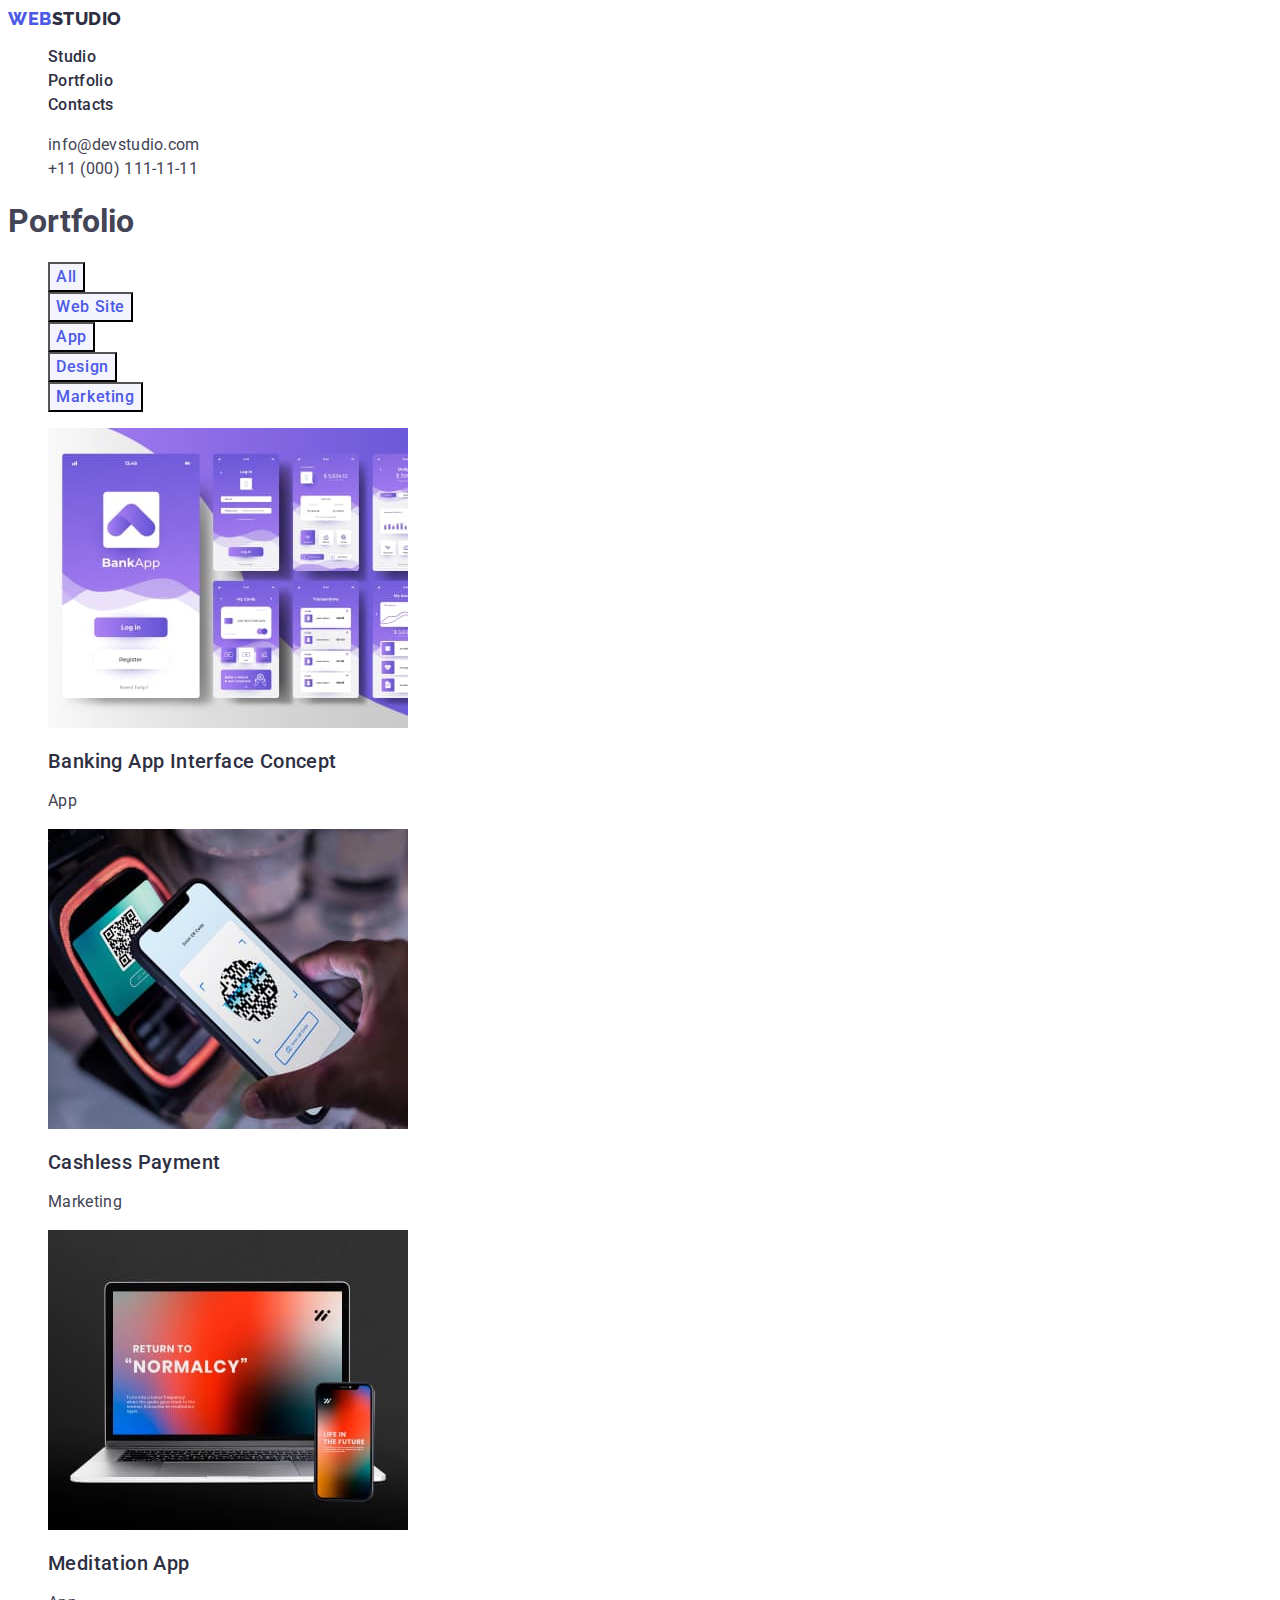
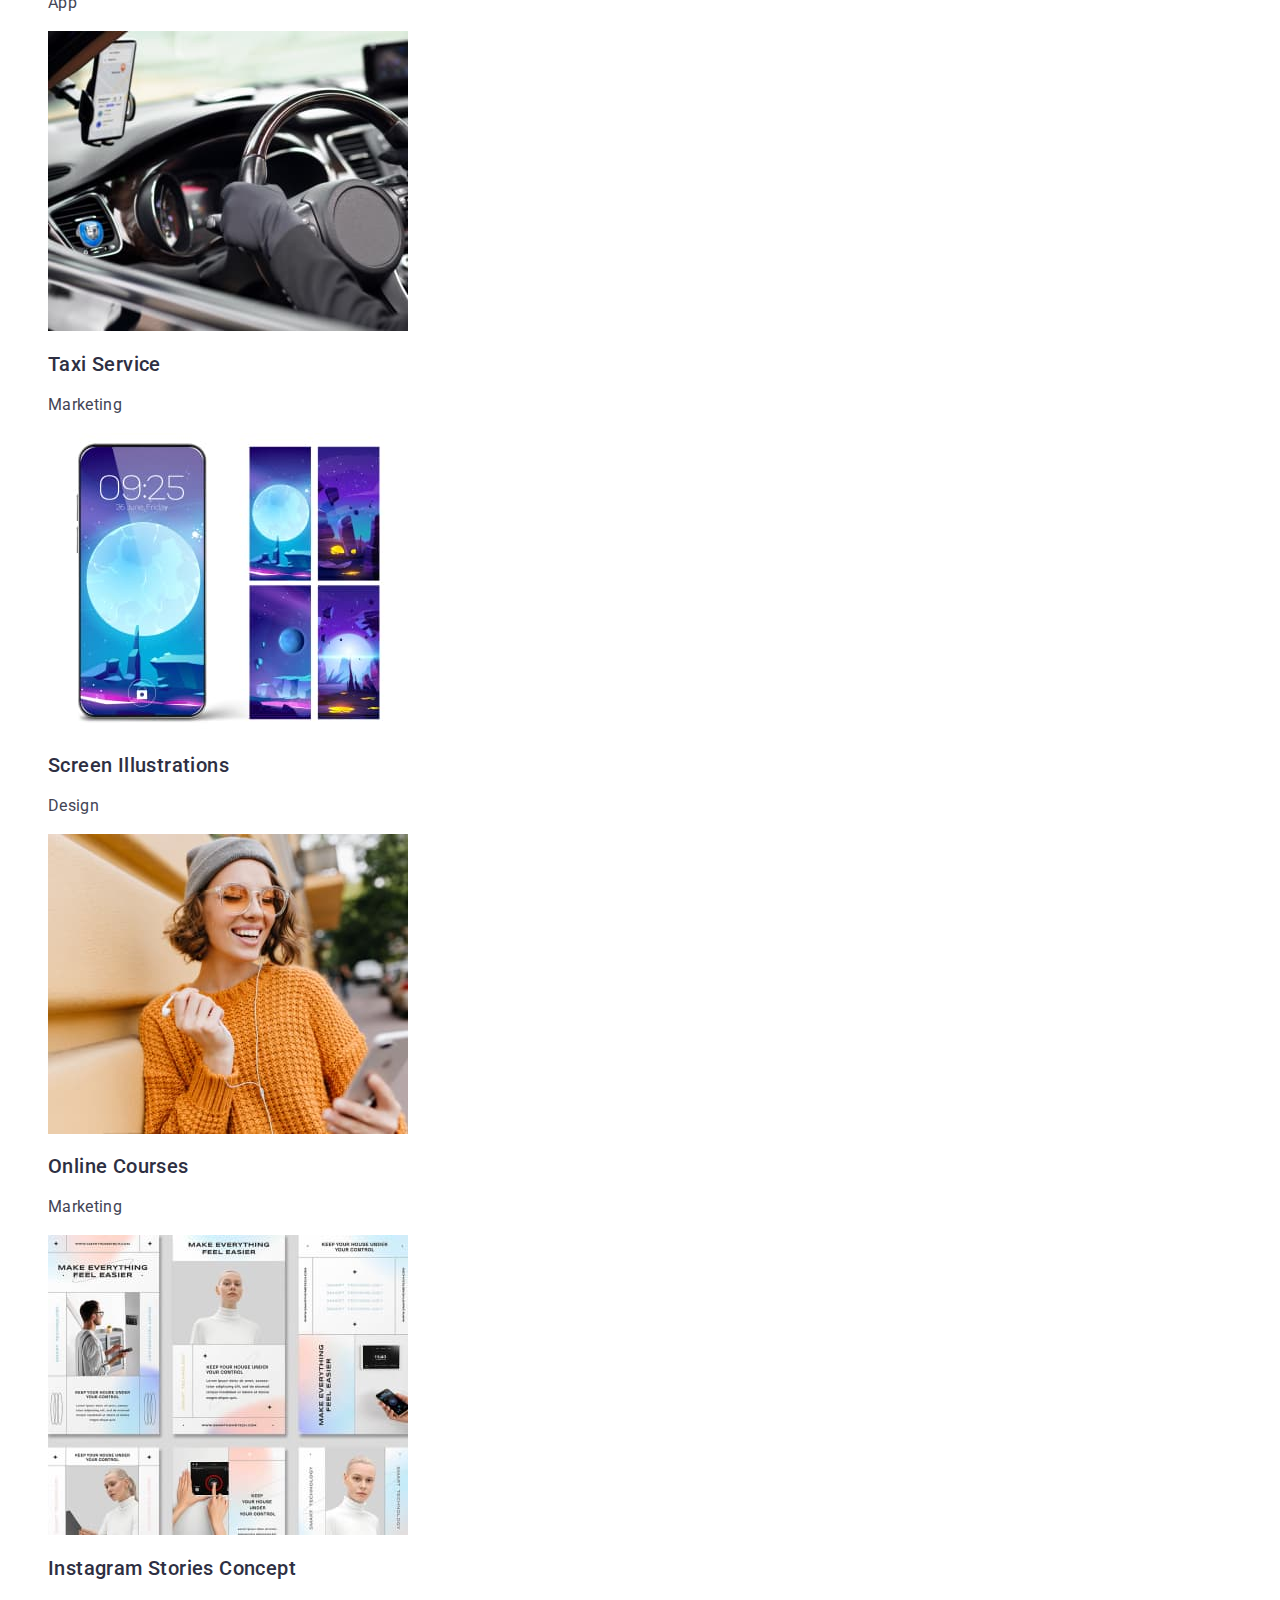
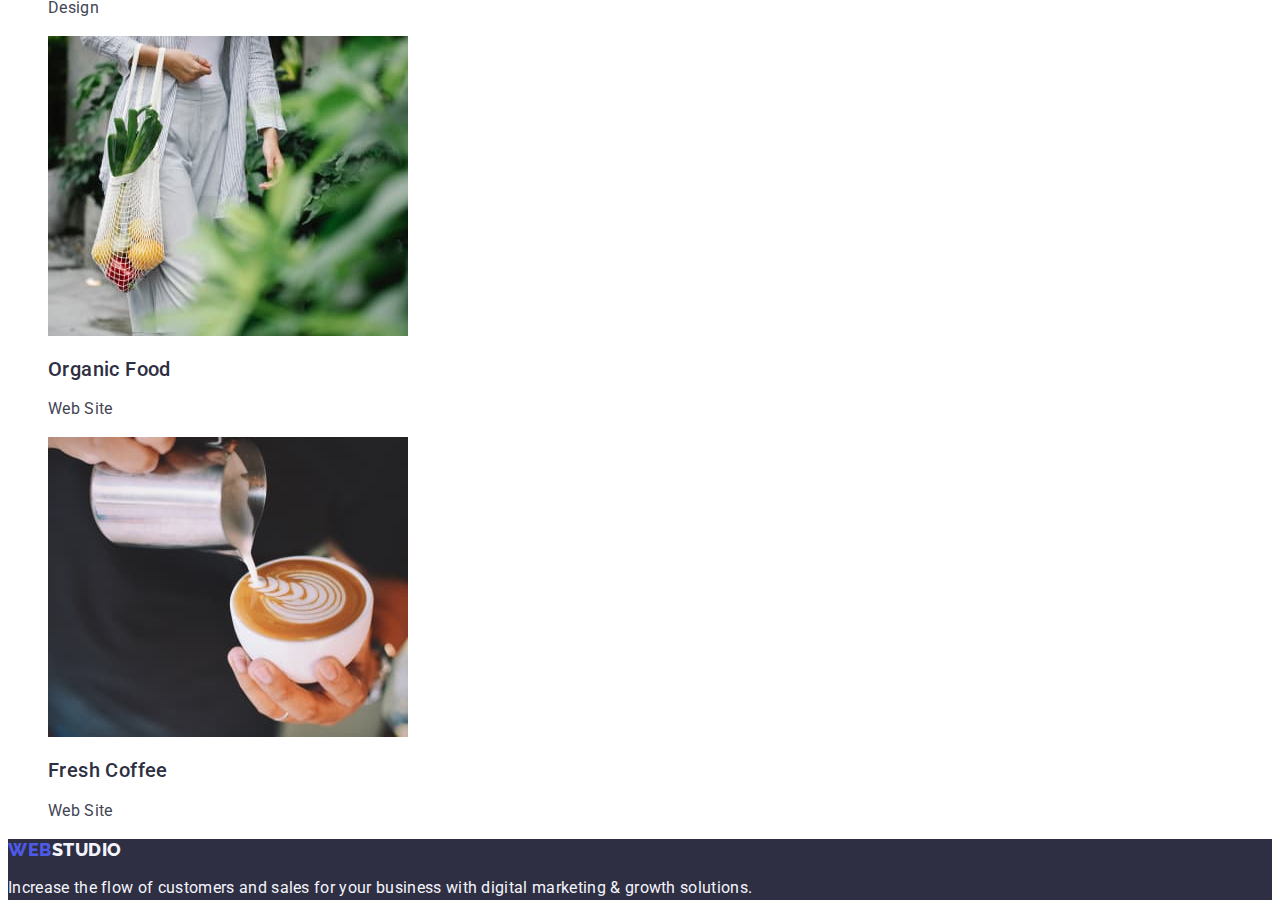
==== portfolio.html @ 6ace31d1 "Initial commit" ====
<!DOCTYPE html>

<html lang="en">
  <head>
    <meta charset="UTF-8" />
    <meta name="viewport" content="width=device-width, initial-scale=1.0" />
    <meta name="description" content="" />
    <title>Document</title>
    <link rel="stylesheet" href="./css/styles.css" />
    <link rel="preconnect" href="https://fonts.googleapis.com" />
    <link rel="preconnect" href="https://fonts.gstatic.com" crossorigin />
    <link
      href="https://fonts.googleapis.com/css2?family=Raleway:wght@800&family=Roboto:wght@400;500;700;900&display=swap"
      rel="stylesheet"
    />
  </head>

  <body>
    <!--HEADER-->
    <!--HEADER-->
    <header class="page-header">
      <nav class="page-navigation">
        <a class="logotype link" href="./index.html"
          >Web<span class="logotype-text-color">Studio</span>
        </a>
        <ul class="menu list">
          <li class="menu-item">
            <a class="menu-link link" href="./index.html">Studio</a>
          </li>
          <li class="menu-item">
            <a class="menu-link link" href="./portfolio.html">Portfolio</a>
          </li>
          <li class="menu-item">
            <a class="menu-link link" href="">Contacts</a>
          </li>
        </ul>
      </nav>
      <address class="address">
        <ul class="menu-address list">
          <li class="menu-address-item">
            <a class="menu-address-link link" href="mailto:info@devstudio.com"
              >info@devstudio.com</a
            >
          </li>
          <li class="menu-address-item">
            <a class="menu-address-link link" href="tel:+110001111111"
              >+11 (000) 111-11-11</a
            >
          </li>
        </ul>
      </address>
    </header>
    <main>
      <!--PORTFOLIO-->
      <section class="portfolio-all-btn">
        <h1 class="section-portfolio-top-title">Portfolio</h1>
        <ul class="list">
          <li class="portfolio-btn-item">
            <button class="portfolio-btn section-title" type="button">
              All
            </button>
          </li>
          <li class="portfolio-btn-item">
            <button class="portfolio-btn section-title" type="button">
              Web Site
            </button>
          </li>
          <li class="portfolio-btn-item">
            <button class="portfolio-btn section-title" type="button">
              App
            </button>
          </li>
          <li class="portfolio-btn-item">
            <button class="portfolio-btn section-title" type="button">
              Design
            </button>
          </li>
          <li class="portfolio-btn-item">
            <button class="portfolio-btn section-title" type="button">
              Marketing
            </button>
          </li>
        </ul>
        <ul class="portfolio-link list">
          <li class="portfolio-item">
            <a class="link" href="">
              <img
                class="portfolio-img"
                src="./images/portfolio/img1.jpg"
                alt="Banking App Interface Concept"
                width="360"
                height="300"
              />
              <h2 class="portfolio-title section-title">
                Banking App Interface Concept
              </h2>
              <p class="portfolio-text section-text">App</p>
            </a>
          </li>
          <li class="portfolio-item">
            <a class="link" href="">
              <img
                class="portfolio-img"
                src="./images/portfolio/img2.jpg"
                alt="Cashless Payment"
                width="360"
                height="300"
              />
              <h2 class="portfolio-title section-title">Cashless Payment</h2>
              <p class="portfolio-text section-text">Marketing</p>
            </a>
          </li>
          <li class="portfolio-item">
            <a class="link" href="">
              <img
                class="portfolio-img"
                src="./images/portfolio/img3.jpg"
                alt="Meditation App"
                width="360"
                height="300"
              />
              <h2 class="portfolio-title section-title">Meditation App</h2>
              <p class="portfolio-text section-text">App</p>
            </a>
          </li>
          <li class="portfolio-item">
            <a class="link" href="">
              <img
                class="portfolio-img"
                src="./images/portfolio/img4.jpg"
                alt="Taxi Service"
                width="360"
                height="300"
              />
              <h2 class="portfolio-title section-title">Taxi Service</h2>
              <p class="portfolio-text section-text">Marketing</p>
            </a>
          </li>
          <li class="portfolio-item">
            <a class="link" href="">
              <img
                class="portfolio-img"
                src="./images/portfolio/img5.jpg"
                alt="Screen Illustrations"
                width="360"
                height="300"
              />
              <h2 class="portfolio-title section-title">
                Screen Illustrations
              </h2>
              <p class="portfolio-text section-text">Design</p>
            </a>
          </li>
          <li class="portfolio-item">
            <a class="link" href="">
              <img
                class="portfolio-img"
                src="./images/portfolio/img6.jpg"
                alt="Online Courses"
                width="360"
                height="300"
              />
              <h2 class="portfolio-title section-title">Online Courses</h2>
              <p class="portfolio-text section-text">Marketing</p>
            </a>
          </li>
          <li class="portfolio-item">
            <a class="link" href="">
              <img
                class="portfolio-img"
                src="./images/portfolio/img7.jpg"
                alt="Instagram Stories Concept"
                width="360"
                height="300"
              />
              <h2 class="portfolio-title section-title">
                Instagram Stories Concept
              </h2>
              <p class="portfolio-text section-text">Design</p>
            </a>
          </li>
          <li class="portfolio-item">
            <a class="link" href="">
              <img
                class="portfolio-img"
                src="./images/portfolio/img8.jpg"
                alt="Organic Food"
                width="360"
                height="300"
              />
              <h2 class="portfolio-title section-title">Organic Food</h2>
              <p class="portfolio-text section-text">Web Site</p>
            </a>
          </li>
          <li class="portfolio-item">
            <a class="link" href="">
              <img
                class="portfolio-img"
                src="./images/portfolio/img9.jpg"
                alt="Fresh Coffee"
                width="360"
                height="300"
              />
              <h2 class="portfolio-title section-title">Fresh Coffee</h2>
              <p class="portfolio-text section-text">Web Site</p>
            </a>
          </li>
        </ul>
      </section>
    </main>
    <!--FOOTER-->
    <footer class="page-footer">
      <a class="logo-footer link" href="./index.html"
        >WEB<span class="logotype-text-footer">Studio</span>
      </a>
      <p class="page-footer-text section-text">
        Increase the flow of customers and sales for your business with digital
        marketing & growth solutions.
      </p>
    </footer>
  </body>
</html>
---- css/styles.css ----
/* ===== VARIABLES ===== */

:root {
  --dark-color: #2e2f42;
  --primary-brand-color: #4d5ae5;
  --pressed-state-color: #404bbf;
  --success: #31d0aa;
  --text-color: #434455;
  --subtle-text-color: #8e8f99;
  --accent-color: #e7e9fc;
  --light-color: #f4f4fd;
  --modal-overlay-color: #abacb3;
  --hero-background-color: #6d6d7b;
  --white-background-color: #ffffff;
  --modal-background-color: #fcfcfc;
  --title-one: ;
  --primary-font: 'Roboto', sans-serif;
  --logotype-font: 'Raleway', sans-serif;
}

/* ===== /VARIABLES ===== */

/* ===== COMMON STYLES ===== */
body {
  font-family: var(--primary-font);
  color: var(--text-color);
  background-color: var(--white-background-color);
}

button {
  cursor: pointer;
}

.list {
  list-style-type: none;
}

.link {
  text-decoration: none;
}

.top-title {
  font-size: 36px;
  font-weight: 700;
  line-height: 1.11;
  letter-spacing: 0.02em;
  color: var(--dark-color);
  text-align: center;
  text-transform: capitalize;
}

.section-title {
  font-size: 20px;
  font-weight: 500;
  line-height: 1.2;
  letter-spacing: 0.02em;
  color: var(--dark-color);
}

.section-text {
  font-size: 16px;
  font-weight: 400;
  line-height: 1.5;
  letter-spacing: 0.02em;
  color: var(--text-color);
}

/* ===== /COMMON STYLES ===== */

/* ===== HEADER ===== */

.logotype {
  font-family: var(--logotype-font);
  font-size: 18px;
  font-weight: 800;
  line-height: 1.17;
  letter-spacing: 0.03em;
  text-transform: uppercase;
  color: var(--primary-brand-color);
}
.logotype-text-color {
  color: var(--dark-color);
}

.menu-link {
  font-family: Roboto;
  font-size: 16px;
  font-weight: 500;
  line-height: 1.5;
  letter-spacing: 0.02em;
  color: var(--dark-color);
}

.menu-link:hover,
.menu-link:focus {
  color: var(--pressed-state-color);
}

.link:hover,
.link:focus {
  color: var(--pressed-state-color);
}

.address {
  font-style: normal;
}
.menu-address-link {
  font-family: Roboto;
  font-size: 16px;
  font-weight: 400;
  line-height: 1.5;
  letter-spacing: 0.02em;
  color: var(--text-color);
}

/* ===== /HEADER ===== */

/* ===== HERO ===== */

.section-one {
  background-color: var(--dark-color);
  color: var(--white-background-color);
}
.section-one-title {
  font-size: 56px;
  font-weight: 700;
  line-height: 1.07;
  letter-spacing: 0.02em;
  text-align: center;
}

.order-services-btn {
  font-family: var(--primary-font);
  font-size: 16px;
  font-weight: 500;
  line-height: 1.5;
  letter-spacing: 0.04em;
  color: var(--white-background-color);
  background-color: var(--primary-brand-color);
}

.order-services-btn:hover,
.order-services-btn:focus {
  background-color: var(--pressed-state-color);
}

/* ===== /HERO ===== */

/* ===== FEATURES ===== */

/* ===== /FEATURES ===== */

/* ===== TEAM ===== */

.team {
  background-color: var(--light-color);
}

.team-item {
  background-color: var(--white-background-color);
}

/* ===== /TEAM ===== */

/* ===== FOOTER ===== */

.page-footer {
  background-color: var(--dark-color);
}
.logo-footer {
  font-family: var(--logotype-font);
  font-size: 18px;
  font-weight: 800;
  line-height: 1.17;
  letter-spacing: 0.03em;
  text-transform: uppercase;
  color: var(--primary-brand-color);
}
.logotype-text-footer {
  color: var(--light-color);
}

.page-footer-text {
  color: var(--light-color);
}

/* ===== /FOOTER ===== */

/* ===== PORTFOLIO ===== */

.portfolio-btn {
  background-color: var(--light-color);
  color: var(--primary-brand-color);
  font-family: Roboto;
  font-size: 16px;
  font-weight: 500;
  line-height: 1.5;
  letter-spacing: 0.04em;
  text-align: center;
  font-family: var(--primary-font);
}

.portfolio-btn:hover,
.portfolio-btn:focus {
  background-color: var(--pressed-state-color);
  color: var(--white-background-color);
}

/* ===== /PORTFOLIO ===== */
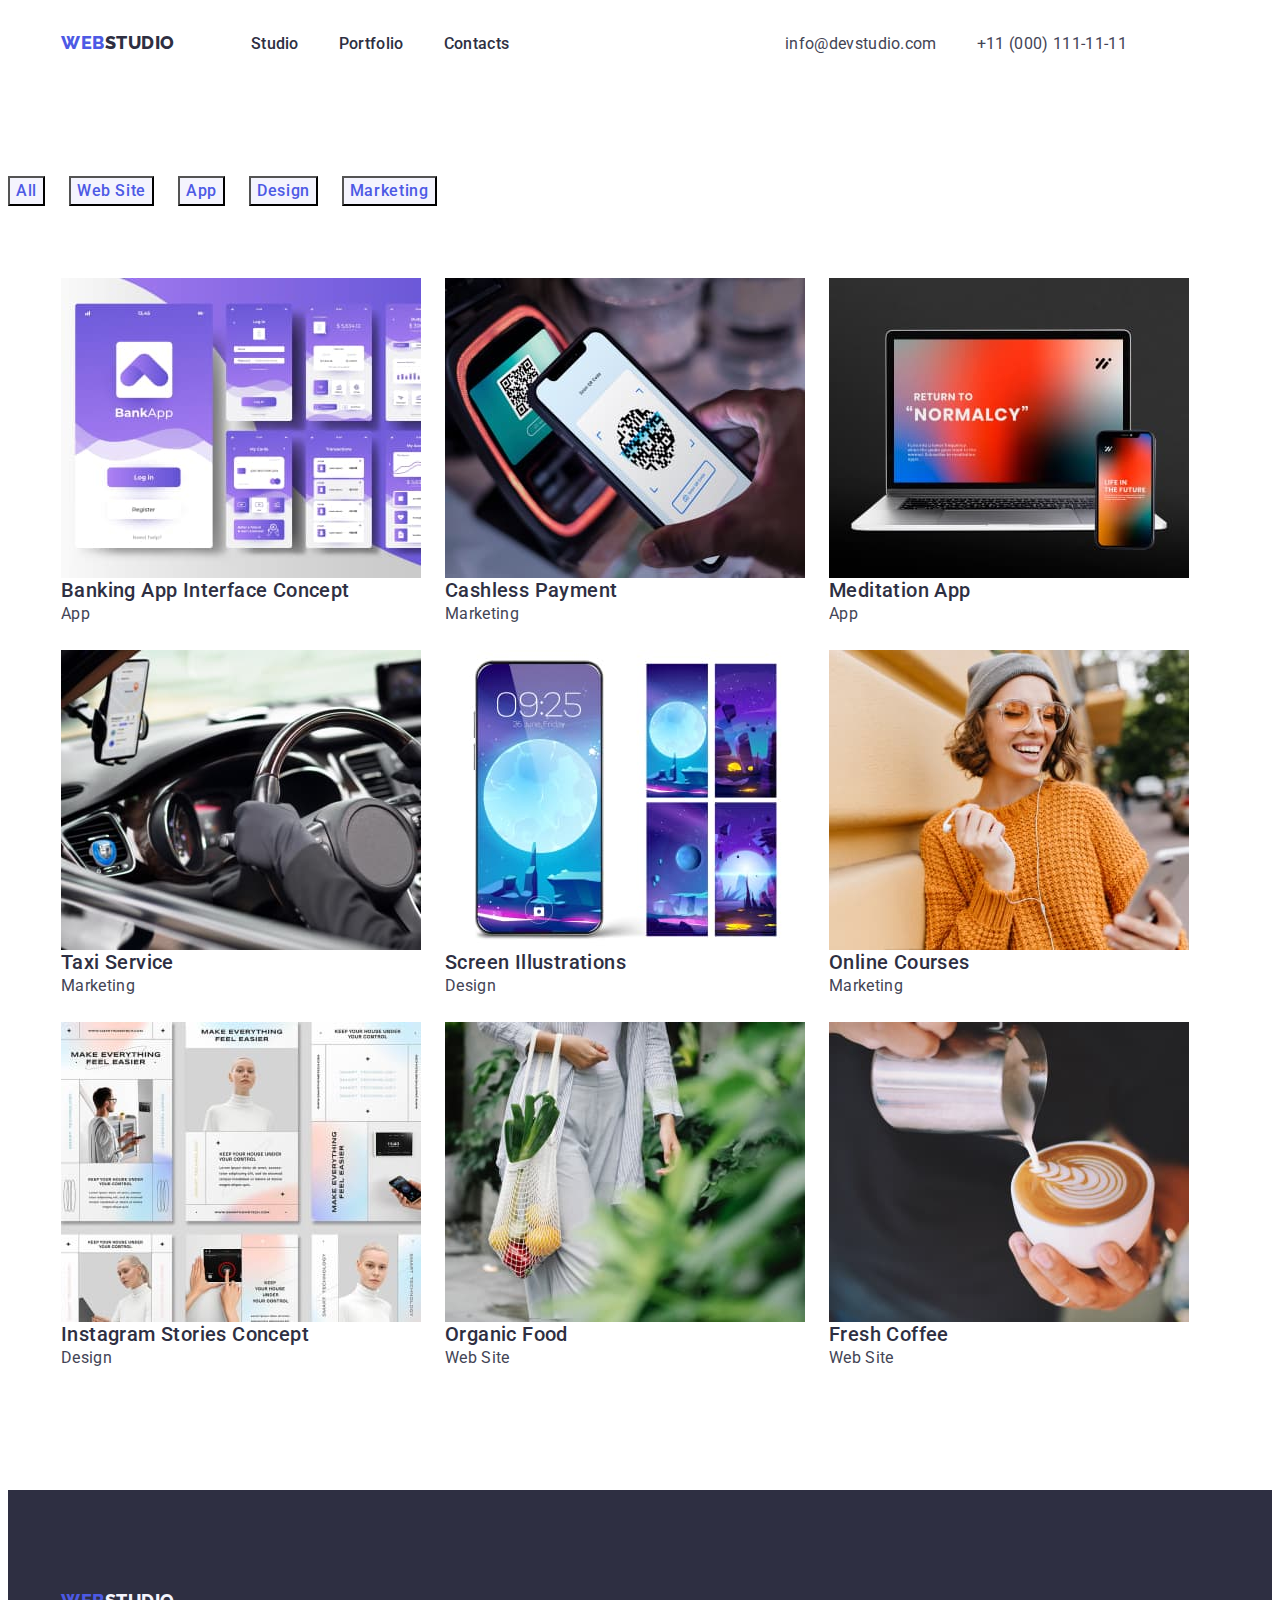
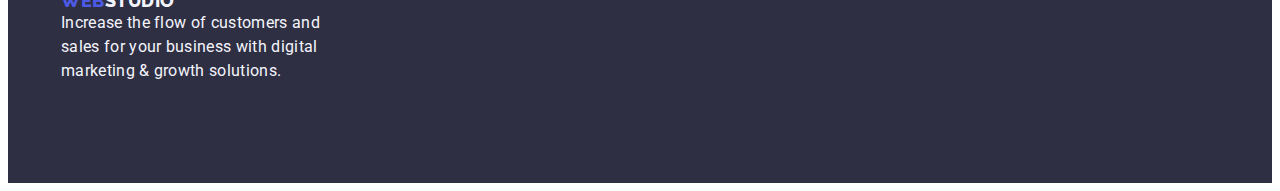
==== commit d811bc05: "update 3" ====
--- a/portfolio.html
+++ b/portfolio.html
@@ -10,6 +10,13 @@
     <link rel="preconnect" href="https://fonts.googleapis.com" />
     <link rel="preconnect" href="https://fonts.gstatic.com" crossorigin />
     <link
+      rel="stylesheet"
+      href="https://cdnjs.cloudflare.com/ajax/libs/modern-normalize/2.0.0/modern-normalize.min.css"
+      integrity="sha512-4xo8blKMVCiXpTaLzQSLSw3KFOVPWhm/TRtuPVc4WG6kUgjH6J03IBuG7JZPkcWMxJ5huwaBpOpnwYElP/m6wg=="
+      crossorigin="anonymous"
+      referrerpolicy="no-referrer"
+    />
+    <link
       href="https://fonts.googleapis.com/css2?family=Raleway:wght@800&family=Roboto:wght@400;500;700;900&display=swap"
       rel="stylesheet"
     />
@@ -17,206 +24,213 @@
 
   <body>
     <!--HEADER-->
-    <!--HEADER-->
     <header class="page-header">
-      <nav class="page-navigation">
-        <a class="logotype link" href="./index.html"
-          >Web<span class="logotype-text-color">Studio</span>
-        </a>
-        <ul class="menu list">
-          <li class="menu-item">
-            <a class="menu-link link" href="./index.html">Studio</a>
-          </li>
-          <li class="menu-item">
-            <a class="menu-link link" href="./portfolio.html">Portfolio</a>
-          </li>
-          <li class="menu-item">
-            <a class="menu-link link" href="">Contacts</a>
-          </li>
-        </ul>
-      </nav>
-      <address class="address">
-        <ul class="menu-address list">
-          <li class="menu-address-item">
-            <a class="menu-address-link link" href="mailto:info@devstudio.com"
-              >info@devstudio.com</a
-            >
-          </li>
-          <li class="menu-address-item">
-            <a class="menu-address-link link" href="tel:+110001111111"
-              >+11 (000) 111-11-11</a
-            >
-          </li>
-        </ul>
-      </address>
+      <div class="container page-header-container">
+        <nav class="page-navigation">
+          <a class="logotype link" href="./index.html"
+            >Web<span class="logotype-text-color">Studio</span>
+          </a>
+          <ul class="menu list">
+            <li class="menu-item">
+              <a class="menu-link link" href="./index.html">Studio</a>
+            </li>
+            <li class="menu-item">
+              <a class="menu-link link" href="./portfolio.html">Portfolio</a>
+            </li>
+            <li class="menu-item">
+              <a class="menu-link link" href="">Contacts</a>
+            </li>
+          </ul>
+        </nav>
+        <address class="address">
+          <ul class="menu-address list">
+            <li class="menu-address-item">
+              <a class="menu-address-link link" href="mailto:info@devstudio.com"
+                >info@devstudio.com</a
+              >
+            </li>
+            <li class="menu-address-item">
+              <a class="menu-address-link link" href="tel:+110001111111"
+                >+11 (000) 111-11-11</a
+              >
+            </li>
+          </ul>
+        </address>
+      </div>
     </header>
     <main>
       <!--PORTFOLIO-->
       <section class="portfolio-all-btn">
-        <h1 class="section-portfolio-top-title">Portfolio</h1>
-        <ul class="list">
-          <li class="portfolio-btn-item">
-            <button class="portfolio-btn section-title" type="button">
-              All
-            </button>
-          </li>
-          <li class="portfolio-btn-item">
-            <button class="portfolio-btn section-title" type="button">
-              Web Site
-            </button>
-          </li>
-          <li class="portfolio-btn-item">
-            <button class="portfolio-btn section-title" type="button">
-              App
-            </button>
-          </li>
-          <li class="portfolio-btn-item">
-            <button class="portfolio-btn section-title" type="button">
-              Design
-            </button>
-          </li>
-          <li class="portfolio-btn-item">
-            <button class="portfolio-btn section-title" type="button">
-              Marketing
-            </button>
-          </li>
-        </ul>
-        <ul class="portfolio-link list">
-          <li class="portfolio-item">
-            <a class="link" href="">
-              <img
-                class="portfolio-img"
-                src="./images/portfolio/img1.jpg"
-                alt="Banking App Interface Concept"
-                width="360"
-                height="300"
-              />
-              <h2 class="portfolio-title section-title">
-                Banking App Interface Concept
-              </h2>
-              <p class="portfolio-text section-text">App</p>
-            </a>
-          </li>
-          <li class="portfolio-item">
-            <a class="link" href="">
-              <img
-                class="portfolio-img"
-                src="./images/portfolio/img2.jpg"
-                alt="Cashless Payment"
-                width="360"
-                height="300"
-              />
-              <h2 class="portfolio-title section-title">Cashless Payment</h2>
-              <p class="portfolio-text section-text">Marketing</p>
-            </a>
-          </li>
-          <li class="portfolio-item">
-            <a class="link" href="">
-              <img
-                class="portfolio-img"
-                src="./images/portfolio/img3.jpg"
-                alt="Meditation App"
-                width="360"
-                height="300"
-              />
-              <h2 class="portfolio-title section-title">Meditation App</h2>
-              <p class="portfolio-text section-text">App</p>
-            </a>
-          </li>
-          <li class="portfolio-item">
-            <a class="link" href="">
-              <img
-                class="portfolio-img"
-                src="./images/portfolio/img4.jpg"
-                alt="Taxi Service"
-                width="360"
-                height="300"
-              />
-              <h2 class="portfolio-title section-title">Taxi Service</h2>
-              <p class="portfolio-text section-text">Marketing</p>
-            </a>
-          </li>
-          <li class="portfolio-item">
-            <a class="link" href="">
-              <img
-                class="portfolio-img"
-                src="./images/portfolio/img5.jpg"
-                alt="Screen Illustrations"
-                width="360"
-                height="300"
-              />
-              <h2 class="portfolio-title section-title">
-                Screen Illustrations
-              </h2>
-              <p class="portfolio-text section-text">Design</p>
-            </a>
-          </li>
-          <li class="portfolio-item">
-            <a class="link" href="">
-              <img
-                class="portfolio-img"
-                src="./images/portfolio/img6.jpg"
-                alt="Online Courses"
-                width="360"
-                height="300"
-              />
-              <h2 class="portfolio-title section-title">Online Courses</h2>
-              <p class="portfolio-text section-text">Marketing</p>
-            </a>
-          </li>
-          <li class="portfolio-item">
-            <a class="link" href="">
-              <img
-                class="portfolio-img"
-                src="./images/portfolio/img7.jpg"
-                alt="Instagram Stories Concept"
-                width="360"
-                height="300"
-              />
-              <h2 class="portfolio-title section-title">
-                Instagram Stories Concept
-              </h2>
-              <p class="portfolio-text section-text">Design</p>
-            </a>
-          </li>
-          <li class="portfolio-item">
-            <a class="link" href="">
-              <img
-                class="portfolio-img"
-                src="./images/portfolio/img8.jpg"
-                alt="Organic Food"
-                width="360"
-                height="300"
-              />
-              <h2 class="portfolio-title section-title">Organic Food</h2>
-              <p class="portfolio-text section-text">Web Site</p>
-            </a>
-          </li>
-          <li class="portfolio-item">
-            <a class="link" href="">
-              <img
-                class="portfolio-img"
-                src="./images/portfolio/img9.jpg"
-                alt="Fresh Coffee"
-                width="360"
-                height="300"
-              />
-              <h2 class="portfolio-title section-title">Fresh Coffee</h2>
-              <p class="portfolio-text section-text">Web Site</p>
-            </a>
-          </li>
-        </ul>
+        <div>
+          <h1 class="section-portfolio-top-title">Portfolio</h1>
+          <ul class="list button-list">
+            <li class="portfolio-btn-item">
+              <button class="portfolio-btn section-title" type="button">
+                All
+              </button>
+            </li>
+            <li class="portfolio-btn-item">
+              <button class="portfolio-btn section-title" type="button">
+                Web Site
+              </button>
+            </li>
+            <li class="portfolio-btn-item">
+              <button class="portfolio-btn section-title" type="button">
+                App
+              </button>
+            </li>
+            <li class="portfolio-btn-item">
+              <button class="portfolio-btn section-title" type="button">
+                Design
+              </button>
+            </li>
+            <li class="portfolio-btn-item">
+              <button class="portfolio-btn section-title" type="button">
+                Marketing
+              </button>
+            </li>
+          </ul>
+        </div>
+        <div class="container">
+          <ul class="portfolio-link list">
+            <li class="portfolio-item">
+              <a class="link" href="">
+                <img
+                  class="portfolio-img"
+                  src="./images/portfolio/img1.jpg"
+                  alt="Banking App Interface Concept"
+                  width="360"
+                  height="300"
+                />
+                <h2 class="portfolio-title section-title">
+                  Banking App Interface Concept
+                </h2>
+                <p class="portfolio-text section-text">App</p>
+              </a>
+            </li>
+            <li class="portfolio-item">
+              <a class="link" href="">
+                <img
+                  class="portfolio-img"
+                  src="./images/portfolio/img2.jpg"
+                  alt="Cashless Payment"
+                  width="360"
+                  height="300"
+                />
+                <h2 class="portfolio-title section-title">Cashless Payment</h2>
+                <p class="portfolio-text section-text">Marketing</p>
+              </a>
+            </li>
+            <li class="portfolio-item">
+              <a class="link" href="">
+                <img
+                  class="portfolio-img"
+                  src="./images/portfolio/img3.jpg"
+                  alt="Meditation App"
+                  width="360"
+                  height="300"
+                />
+                <h2 class="portfolio-title section-title">Meditation App</h2>
+                <p class="portfolio-text section-text">App</p>
+              </a>
+            </li>
+            <li class="portfolio-item">
+              <a class="link" href="">
+                <img
+                  class="portfolio-img"
+                  src="./images/portfolio/img4.jpg"
+                  alt="Taxi Service"
+                  width="360"
+                  height="300"
+                />
+                <h2 class="portfolio-title section-title">Taxi Service</h2>
+                <p class="portfolio-text section-text">Marketing</p>
+              </a>
+            </li>
+            <li class="portfolio-item">
+              <a class="link" href="">
+                <img
+                  class="portfolio-img"
+                  src="./images/portfolio/img5.jpg"
+                  alt="Screen Illustrations"
+                  width="360"
+                  height="300"
+                />
+                <h2 class="portfolio-title section-title">
+                  Screen Illustrations
+                </h2>
+                <p class="portfolio-text section-text">Design</p>
+              </a>
+            </li>
+            <li class="portfolio-item">
+              <a class="link" href="">
+                <img
+                  class="portfolio-img"
+                  src="./images/portfolio/img6.jpg"
+                  alt="Online Courses"
+                  width="360"
+                  height="300"
+                />
+                <h2 class="portfolio-title section-title">Online Courses</h2>
+                <p class="portfolio-text section-text">Marketing</p>
+              </a>
+            </li>
+            <li class="portfolio-item">
+              <a class="link" href="">
+                <img
+                  class="portfolio-img"
+                  src="./images/portfolio/img7.jpg"
+                  alt="Instagram Stories Concept"
+                  width="360"
+                  height="300"
+                />
+                <h2 class="portfolio-title section-title">
+                  Instagram Stories Concept
+                </h2>
+                <p class="portfolio-text section-text">Design</p>
+              </a>
+            </li>
+            <li class="portfolio-item">
+              <a class="link" href="">
+                <img
+                  class="portfolio-img"
+                  src="./images/portfolio/img8.jpg"
+                  alt="Organic Food"
+                  width="360"
+                  height="300"
+                />
+                <h2 class="portfolio-title section-title">Organic Food</h2>
+                <p class="portfolio-text section-text">Web Site</p>
+              </a>
+            </li>
+            <li class="portfolio-item">
+              <a class="link" href="">
+                <img
+                  class="portfolio-img"
+                  src="./images/portfolio/img9.jpg"
+                  alt="Fresh Coffee"
+                  width="360"
+                  height="300"
+                />
+                <h2 class="portfolio-title section-title">Fresh Coffee</h2>
+                <p class="portfolio-text section-text">Web Site</p>
+              </a>
+            </li>
+          </ul>
+        </div>
       </section>
     </main>
     <!--FOOTER-->
     <footer class="page-footer">
-      <a class="logo-footer link" href="./index.html"
-        >WEB<span class="logotype-text-footer">Studio</span>
-      </a>
-      <p class="page-footer-text section-text">
-        Increase the flow of customers and sales for your business with digital
-        marketing & growth solutions.
-      </p>
+      <div class="container">
+        <a class="logo-footer link" href="./index.html"
+          >WEB<span class="logotype-text-footer">Studio</span>
+        </a>
+        <p class="page-footer-text section-text">
+          Increase the flow of customers and sales for your business with
+          digital marketing & growth solutions.
+        </p>
+      </div>
     </footer>
   </body>
 </html>
--- a/css/styles.css
+++ b/css/styles.css
@@ -31,6 +31,28 @@
   cursor: pointer;
 }
 
+h1,
+h2,
+h3,
+h4,
+h5,
+h6,
+p {
+  margin-top: 0;
+  margin-bottom: 0;
+}
+
+ul,
+ol {
+  padding-left: 0;
+  margin-top: 0;
+  margin-bottom: 0;
+}
+
+img {
+  display: block;
+}
+
 .list {
   list-style-type: none;
 }
@@ -41,7 +63,6 @@
 
 .top-title {
   font-size: 36px;
-  font-weight: 700;
   line-height: 1.11;
   letter-spacing: 0.02em;
   color: var(--dark-color);
@@ -59,15 +80,42 @@
 
 .section-text {
   font-size: 16px;
-  font-weight: 400;
   line-height: 1.5;
   letter-spacing: 0.02em;
   color: var(--text-color);
 }
 
+.container {
+  width: 1158px;
+  margin-left: auto;
+  margin-right: auto;
+}
+
 /* ===== /COMMON STYLES ===== */
 
 /* ===== HEADER ===== */
+.page-navigation {
+  display: flex;
+  width: 100%;
+  max-width: 724px;
+}
+.page-header-container {
+  display: flex;
+}
+.menu {
+  display: flex;
+  column-gap: 40px;
+}
+
+.menu-address {
+  display: flex;
+  column-gap: 40px;
+}
+
+.page-header {
+  padding-top: 24px;
+  padding-bottom: 24px;
+}
 
 .logotype {
   font-family: var(--logotype-font);
@@ -77,6 +125,7 @@
   letter-spacing: 0.03em;
   text-transform: uppercase;
   color: var(--primary-brand-color);
+  margin-right: 76px;
 }
 .logotype-text-color {
   color: var(--dark-color);
@@ -104,6 +153,7 @@
 .address {
   font-style: normal;
 }
+
 .menu-address-link {
   font-family: Roboto;
   font-size: 16px;
@@ -120,6 +170,8 @@
 .section-one {
   background-color: var(--dark-color);
   color: var(--white-background-color);
+  padding-top: 188px;
+  padding-bottom: 188px;
 }
 .section-one-title {
   font-size: 56px;
@@ -127,6 +179,10 @@
   line-height: 1.07;
   letter-spacing: 0.02em;
   text-align: center;
+  width: 496px;
+  margin-left: auto;
+  margin-right: auto;
+  margin-bottom: 48px;
 }
 
 .order-services-btn {
@@ -137,6 +193,9 @@
   letter-spacing: 0.04em;
   color: var(--white-background-color);
   background-color: var(--primary-brand-color);
+  width: 169px;
+  height: 56;
+  justify-content: center;
 }
 
 .order-services-btn:hover,
@@ -147,13 +206,56 @@
 /* ===== /HERO ===== */
 
 /* ===== FEATURES ===== */
-
+.features-hidden {
+  width: 0px;
+
+  position: absolute;
+  overflow: hidden;
+}
+
+.features-list {
+  padding-top: 120px;
+  padding-bottom: 120px;
+  display: flex;
+  flex-wrap: wrap;
+  gap: 24px;
+}
+
+.features-title {
+  margin-bottom: 8px;
+}
+
+.features-item {
+  width: 264px;
+}
 /* ===== /FEATURES ===== */
+
+/* ===== WHAT ARE WE DOING ===== */
+
+.images-list {
+  padding-top: 60px;
+  padding-bottom: 120px;
+  display: flex;
+  flex-wrap: wrap;
+  gap: 24px;
+}
+
+/* ===== /WHAT ARE WE DOING ===== */
 
 /* ===== TEAM ===== */
 
 .team {
   background-color: var(--light-color);
+  padding-top: 120px;
+  padding-bottom: 120px;
+}
+
+.team-list {
+  padding-top: 60px;
+  padding-bottom: 60px;
+  display: flex;
+  flex-wrap: wrap;
+  gap: 24px;
 }
 
 .team-item {
@@ -166,6 +268,8 @@
 
 .page-footer {
   background-color: var(--dark-color);
+  padding-top: 100px;
+  padding-bottom: 100px;
 }
 .logo-footer {
   font-family: var(--logotype-font);
@@ -182,6 +286,7 @@
 
 .page-footer-text {
   color: var(--light-color);
+  width: 264px;
 }
 
 /* ===== /FOOTER ===== */
@@ -206,4 +311,27 @@
   color: var(--white-background-color);
 }
 
+.section-portfolio-top-title {
+  width: 0px;
+
+  position: absolute;
+  overflow: hidden;
+}
+
+.button-list {
+  padding-top: 96px;
+  padding-bottom: 36px;
+  display: flex;
+  flex-wrap: wrap;
+  gap: 24px;
+}
+
+.portfolio-link {
+  padding-top: 36px;
+  padding-bottom: 120px;
+  display: flex;
+  flex-wrap: wrap;
+  gap: 24px;
+}
+
 /* ===== /PORTFOLIO ===== */
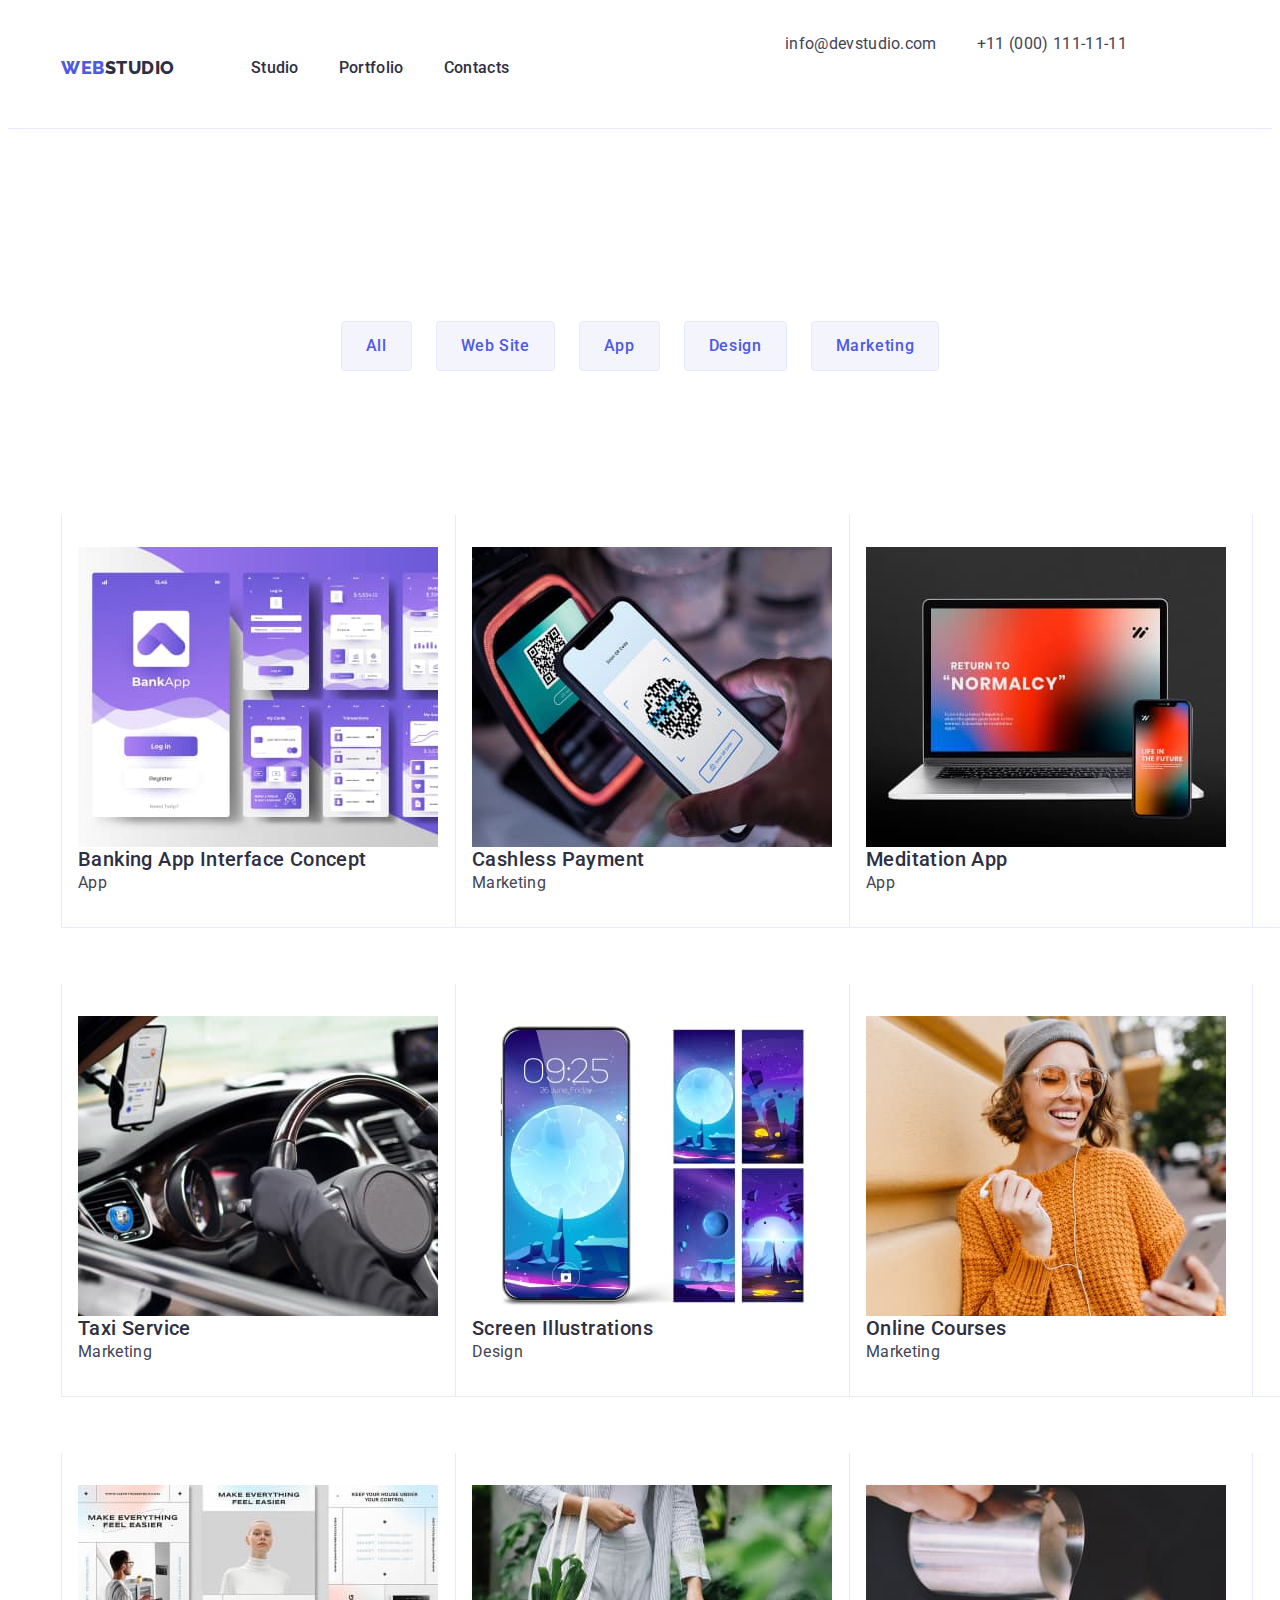
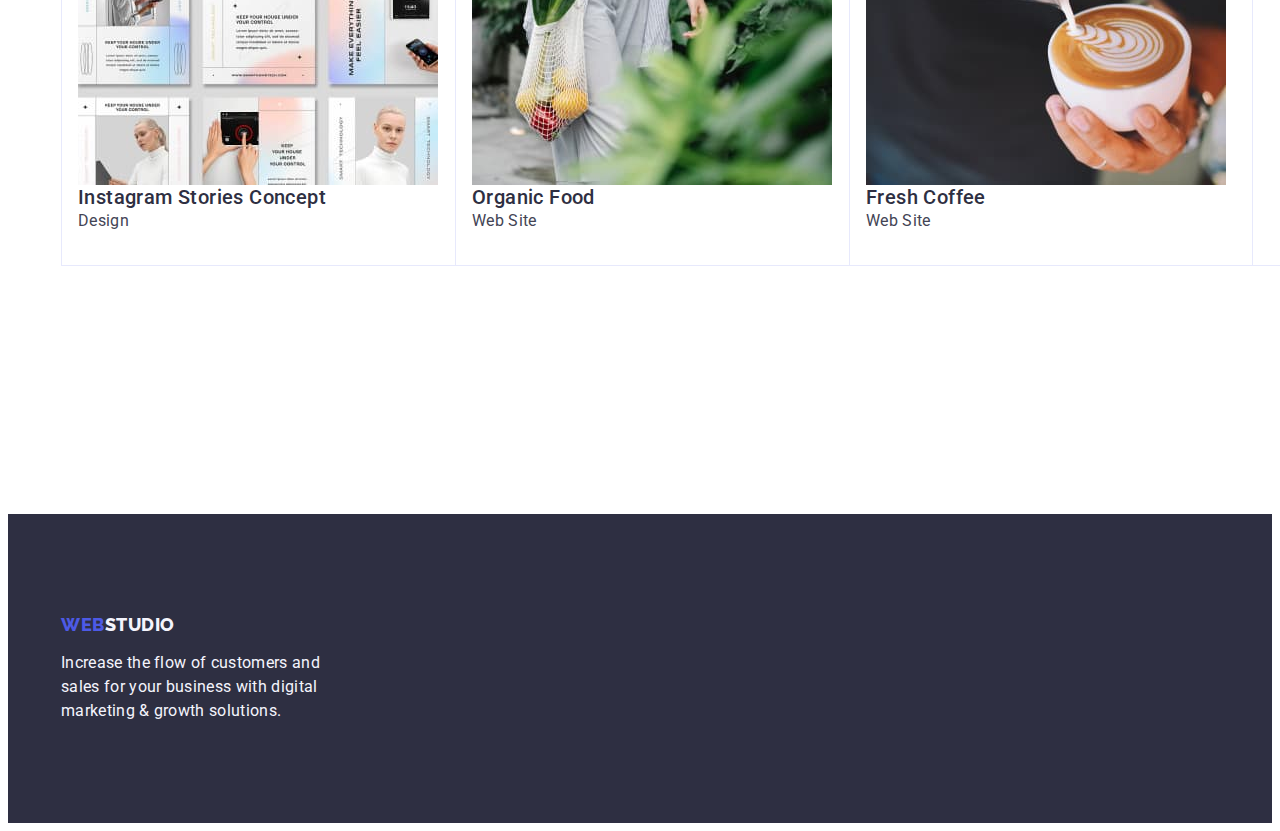
==== commit c17d1874: "update" ====
--- a/portfolio.html
+++ b/portfolio.html
@@ -61,8 +61,8 @@
     <main>
       <!--PORTFOLIO-->
       <section class="portfolio-all-btn">
-        <div>
-          <h1 class="section-portfolio-top-title">Portfolio</h1>
+        <div class="container">
+          <h1 class="section-portfolio-top-title visually-hidden">Portfolio</h1>
           <ul class="list button-list">
             <li class="portfolio-btn-item">
               <button class="portfolio-btn section-title" type="button">
@@ -90,130 +90,148 @@
               </button>
             </li>
           </ul>
-        </div>
-        <div class="container">
           <ul class="portfolio-link list">
             <li class="portfolio-item">
               <a class="link" href="">
-                <img
-                  class="portfolio-img"
-                  src="./images/portfolio/img1.jpg"
-                  alt="Banking App Interface Concept"
-                  width="360"
-                  height="300"
-                />
-                <h2 class="portfolio-title section-title">
-                  Banking App Interface Concept
-                </h2>
-                <p class="portfolio-text section-text">App</p>
-              </a>
-            </li>
-            <li class="portfolio-item">
-              <a class="link" href="">
-                <img
-                  class="portfolio-img"
-                  src="./images/portfolio/img2.jpg"
-                  alt="Cashless Payment"
-                  width="360"
-                  height="300"
-                />
-                <h2 class="portfolio-title section-title">Cashless Payment</h2>
-                <p class="portfolio-text section-text">Marketing</p>
-              </a>
-            </li>
-            <li class="portfolio-item">
-              <a class="link" href="">
-                <img
-                  class="portfolio-img"
-                  src="./images/portfolio/img3.jpg"
-                  alt="Meditation App"
-                  width="360"
-                  height="300"
-                />
-                <h2 class="portfolio-title section-title">Meditation App</h2>
-                <p class="portfolio-text section-text">App</p>
-              </a>
-            </li>
-            <li class="portfolio-item">
-              <a class="link" href="">
-                <img
-                  class="portfolio-img"
-                  src="./images/portfolio/img4.jpg"
-                  alt="Taxi Service"
-                  width="360"
-                  height="300"
-                />
-                <h2 class="portfolio-title section-title">Taxi Service</h2>
-                <p class="portfolio-text section-text">Marketing</p>
-              </a>
-            </li>
-            <li class="portfolio-item">
-              <a class="link" href="">
-                <img
-                  class="portfolio-img"
-                  src="./images/portfolio/img5.jpg"
-                  alt="Screen Illustrations"
-                  width="360"
-                  height="300"
-                />
-                <h2 class="portfolio-title section-title">
-                  Screen Illustrations
-                </h2>
-                <p class="portfolio-text section-text">Design</p>
-              </a>
-            </li>
-            <li class="portfolio-item">
-              <a class="link" href="">
-                <img
-                  class="portfolio-img"
-                  src="./images/portfolio/img6.jpg"
-                  alt="Online Courses"
-                  width="360"
-                  height="300"
-                />
-                <h2 class="portfolio-title section-title">Online Courses</h2>
-                <p class="portfolio-text section-text">Marketing</p>
-              </a>
-            </li>
-            <li class="portfolio-item">
-              <a class="link" href="">
-                <img
-                  class="portfolio-img"
-                  src="./images/portfolio/img7.jpg"
-                  alt="Instagram Stories Concept"
-                  width="360"
-                  height="300"
-                />
-                <h2 class="portfolio-title section-title">
-                  Instagram Stories Concept
-                </h2>
-                <p class="portfolio-text section-text">Design</p>
-              </a>
-            </li>
-            <li class="portfolio-item">
-              <a class="link" href="">
-                <img
-                  class="portfolio-img"
-                  src="./images/portfolio/img8.jpg"
-                  alt="Organic Food"
-                  width="360"
-                  height="300"
-                />
-                <h2 class="portfolio-title section-title">Organic Food</h2>
-                <p class="portfolio-text section-text">Web Site</p>
-              </a>
-            </li>
-            <li class="portfolio-item">
-              <a class="link" href="">
-                <img
-                  class="portfolio-img"
-                  src="./images/portfolio/img9.jpg"
-                  alt="Fresh Coffee"
-                  width="360"
-                  height="300"
-                />
-                <h2 class="portfolio-title section-title">Fresh Coffee</h2>
-                <p class="portfolio-text section-text">Web Site</p>
+                <div class="container portfolio-container">
+                  <img
+                    class="portfolio-img"
+                    src="./images/portfolio/img1.jpg"
+                    alt="Banking App Interface Concept"
+                    width="360"
+                    height="300"
+                  />
+                  <h2 class="portfolio-title section-title">
+                    Banking App Interface Concept
+                  </h2>
+                  <p class="portfolio-text section-text">App</p>
+                </div>
+              </a>
+            </li>
+            <li class="portfolio-item">
+              <a class="link" href="">
+                <div class="container portfolio-container">
+                  <img
+                    class="portfolio-img"
+                    src="./images/portfolio/img2.jpg"
+                    alt="Cashless Payment"
+                    width="360"
+                    height="300"
+                  />
+                  <h2 class="portfolio-title section-title">
+                    Cashless Payment
+                  </h2>
+                  <p class="portfolio-text section-text">Marketing</p>
+                </div>
+              </a>
+            </li>
+            <li class="portfolio-item">
+              <a class="link" href="">
+                <div class="container portfolio-container">
+                  <img
+                    class="portfolio-img"
+                    src="./images/portfolio/img3.jpg"
+                    alt="Meditation App"
+                    width="360"
+                    height="300"
+                  />
+                  <h2 class="portfolio-title section-title">Meditation App</h2>
+                  <p class="portfolio-text section-text">App</p>
+                </div>
+              </a>
+            </li>
+            <li class="portfolio-item">
+              <a class="link" href="">
+                <div class="container portfolio-container">
+                  <img
+                    class="portfolio-img"
+                    src="./images/portfolio/img4.jpg"
+                    alt="Taxi Service"
+                    width="360"
+                    height="300"
+                  />
+                  <h2 class="portfolio-title section-title">Taxi Service</h2>
+                  <p class="portfolio-text section-text">Marketing</p>
+                </div>
+              </a>
+            </li>
+            <li class="portfolio-item">
+              <a class="link" href="">
+                <div class="container portfolio-container">
+                  <img
+                    class="portfolio-img"
+                    src="./images/portfolio/img5.jpg"
+                    alt="Screen Illustrations"
+                    width="360"
+                    height="300"
+                  />
+                  <h2 class="portfolio-title section-title">
+                    Screen Illustrations
+                  </h2>
+                  <p class="portfolio-text section-text">Design</p>
+                </div>
+              </a>
+            </li>
+            <li class="portfolio-item">
+              <a class="link" href="">
+                <div class="container portfolio-container">
+                  <img
+                    class="portfolio-img"
+                    src="./images/portfolio/img6.jpg"
+                    alt="Online Courses"
+                    width="360"
+                    height="300"
+                  />
+                  <h2 class="portfolio-title section-title">Online Courses</h2>
+                  <p class="portfolio-text section-text">Marketing</p>
+                </div>
+              </a>
+            </li>
+            <li class="portfolio-item">
+              <a class="link" href="">
+                <div class="container portfolio-container">
+                  <img
+                    class="portfolio-img"
+                    src="./images/portfolio/img7.jpg"
+                    alt="Instagram Stories Concept"
+                    width="360"
+                    height="300"
+                  />
+                  <h2 class="portfolio-title section-title">
+                    Instagram Stories Concept
+                  </h2>
+                  <p class="portfolio-text section-text">Design</p>
+                </div>
+              </a>
+            </li>
+            <li class="portfolio-item">
+              <a class="link" href="">
+                <div class="container portfolio-container">
+                  <img
+                    class="portfolio-img"
+                    src="./images/portfolio/img8.jpg"
+                    alt="Organic Food"
+                    width="360"
+                    height="300"
+                  />
+                  <h2 class="portfolio-title section-title">Organic Food</h2>
+                  <p class="portfolio-text section-text">Web Site</p>
+                </div>
+              </a>
+            </li>
+            <li class="portfolio-item">
+              <a class="link" href="">
+                <div class="container portfolio-container">
+                  <img
+                    class="portfolio-img"
+                    src="./images/portfolio/img9.jpg"
+                    alt="Fresh Coffee"
+                    width="360"
+                    height="300"
+                  />
+                  <h2 class="portfolio-title section-title">Fresh Coffee</h2>
+                  <p class="portfolio-text section-text">Web Site</p>
+                </div>
               </a>
             </li>
           </ul>
--- a/css/styles.css
+++ b/css/styles.css
@@ -89,6 +89,7 @@
   width: 1158px;
   margin-left: auto;
   margin-right: auto;
+  padding: 0 15px;
 }
 
 /* ===== /COMMON STYLES ===== */
@@ -98,23 +99,26 @@
   display: flex;
   width: 100%;
   max-width: 724px;
+  align-items: center;
 }
 .page-header-container {
   display: flex;
 }
 .menu {
   display: flex;
-  column-gap: 40px;
+  gap: 40px;
+  padding: 24px 0;
 }
 
 .menu-address {
   display: flex;
-  column-gap: 40px;
+  gap: 40px;
 }
 
 .page-header {
   padding-top: 24px;
   padding-bottom: 24px;
+  border-bottom: 1px solid #e7e9fc;
 }
 
 .logotype {
@@ -161,6 +165,7 @@
   line-height: 1.5;
   letter-spacing: 0.02em;
   color: var(--text-color);
+  padding: 24px 0;
 }
 
 /* ===== /HEADER ===== */
@@ -179,7 +184,7 @@
   line-height: 1.07;
   letter-spacing: 0.02em;
   text-align: center;
-  width: 496px;
+  max-width: 496px;
   margin-left: auto;
   margin-right: auto;
   margin-bottom: 48px;
@@ -193,9 +198,14 @@
   letter-spacing: 0.04em;
   color: var(--white-background-color);
   background-color: var(--primary-brand-color);
-  width: 169px;
-  height: 56;
+  min-width: 169px;
+  height: 56px;
   justify-content: center;
+  display: block;
+  border: none;
+  border-radius: 4px;
+  margin-left: auto;
+  margin-right: auto;
 }
 
 .order-services-btn:hover,
@@ -206,11 +216,18 @@
 /* ===== /HERO ===== */
 
 /* ===== FEATURES ===== */
-.features-hidden {
-  width: 0px;
-
+.section-two {
+  padding: 120px 0;
+}
+.visually-hidden {
   position: absolute;
+  width: 1px;
+  height: 1px;
+  margin: -1px;
+  padding: 0;
   overflow: hidden;
+  border: 0;
+  clip: rect(0 0 0 0);
 }
 
 .features-list {
@@ -226,7 +243,7 @@
 }
 
 .features-item {
-  width: 264px;
+  width: calc((100% - 72px) / 4);
 }
 /* ===== /FEATURES ===== */
 
@@ -238,6 +255,13 @@
   display: flex;
   flex-wrap: wrap;
   gap: 24px;
+}
+
+.what-doing-title {
+  margin-bottom: 72px;
+}
+.what-doing {
+  padding-bottom: 120px;
 }
 
 /* ===== /WHAT ARE WE DOING ===== */
@@ -260,8 +284,25 @@
 
 .team-item {
   background-color: var(--white-background-color);
-}
-
+  width: calc((100% - 72px) / 4);
+  border-radius: 0px 0px 4px 4px;
+}
+
+.team-top-title {
+  margin-bottom: 72px;
+}
+
+.team-name {
+  padding: 32px 0;
+}
+
+.team-title {
+  text-align: center;
+  margin-bottom: 8px;
+}
+.team-text {
+  text-align: center;
+}
 /* ===== /TEAM ===== */
 
 /* ===== FOOTER ===== */
@@ -279,6 +320,8 @@
   letter-spacing: 0.03em;
   text-transform: uppercase;
   color: var(--primary-brand-color);
+  margin-bottom: 16px;
+  display: inline-block;
 }
 .logotype-text-footer {
   color: var(--light-color);
@@ -303,12 +346,16 @@
   letter-spacing: 0.04em;
   text-align: center;
   font-family: var(--primary-font);
+  padding: 12px 24px;
+  border: 1px solid var(--accent-color);
+  border-radius: 4px;
 }
 
 .portfolio-btn:hover,
 .portfolio-btn:focus {
   background-color: var(--pressed-state-color);
   color: var(--white-background-color);
+  border: 1px solid transparent;
 }
 
 .section-portfolio-top-title {
@@ -324,6 +371,8 @@
   display: flex;
   flex-wrap: wrap;
   gap: 24px;
+  justify-content: center;
+  margin-bottom: 72px;
 }
 
 .portfolio-link {
@@ -332,6 +381,23 @@
   display: flex;
   flex-wrap: wrap;
   gap: 24px;
-}
-
+  column-gap: 24px;
+  row-gap: 48px;
+}
+
+.portfolio-all-btn {
+  padding-top: 96px;
+  padding-bottom: 120px;
+}
+
+.portfolio-item {
+  width: calc((100% - 48px) / 3);
+}
+
+.portfolio-container {
+  padding: 32px 16px;
+  border: 1px solid var(--accent-color);
+  border-top: none;
+  margin-bottom: 8px;
+}
 /* ===== /PORTFOLIO ===== */
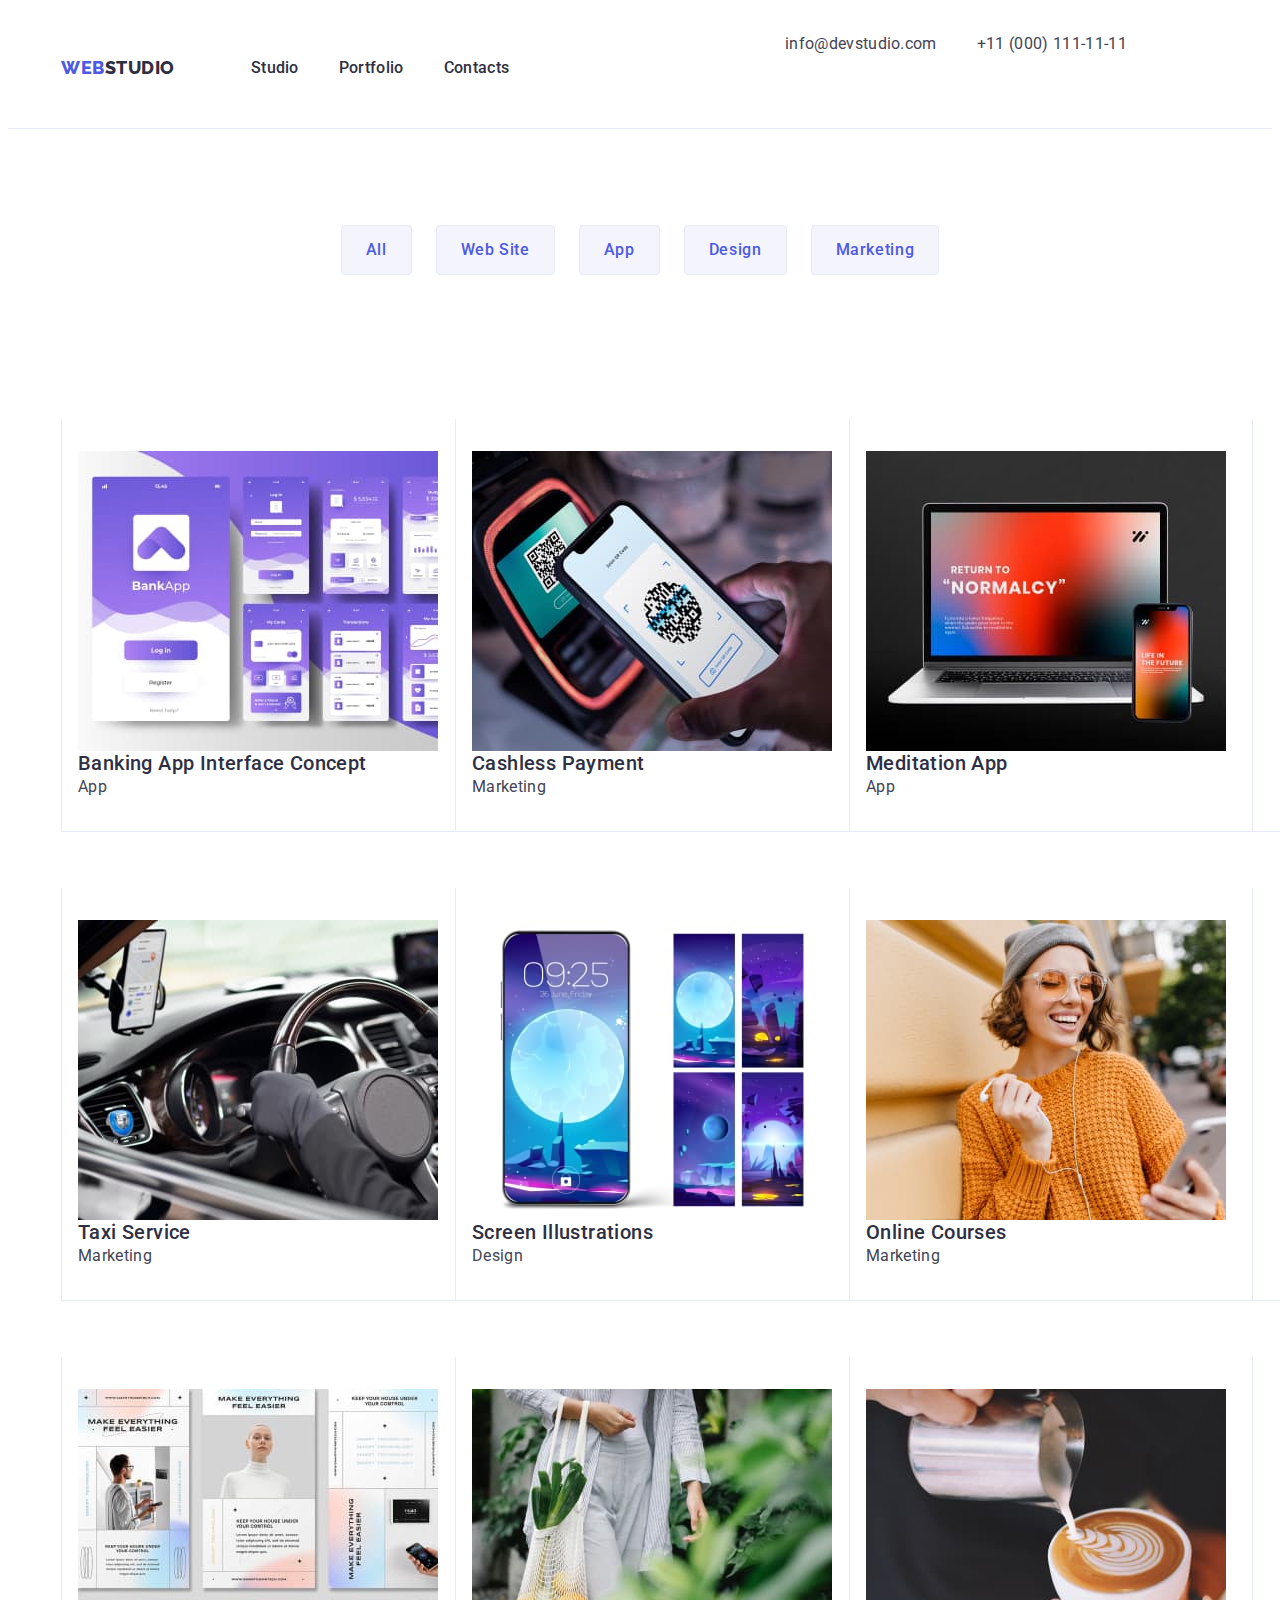
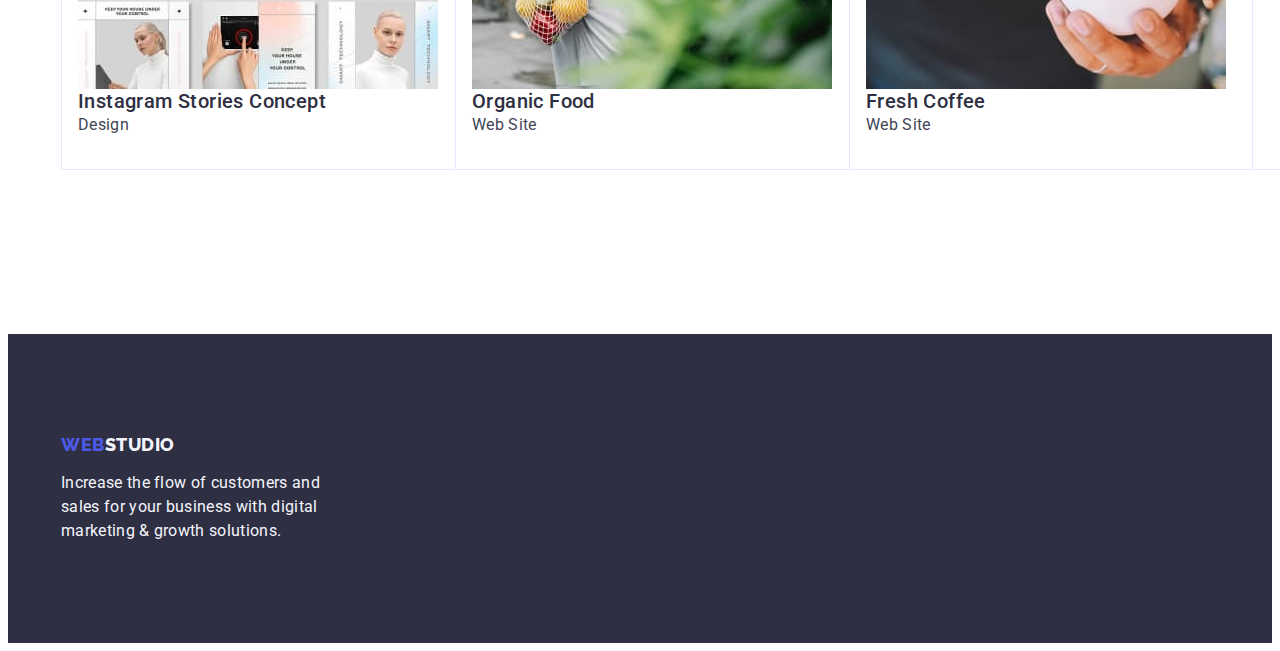
==== commit 7f3c8d4e: "update portfolio" ====
--- a/portfolio.html
+++ b/portfolio.html
@@ -6,7 +6,6 @@
     <meta name="viewport" content="width=device-width, initial-scale=1.0" />
     <meta name="description" content="" />
     <title>Document</title>
-    <link rel="stylesheet" href="./css/styles.css" />
     <link rel="preconnect" href="https://fonts.googleapis.com" />
     <link rel="preconnect" href="https://fonts.gstatic.com" crossorigin />
     <link
@@ -16,6 +15,7 @@
       crossorigin="anonymous"
       referrerpolicy="no-referrer"
     />
+    <link rel="stylesheet" href="./css/styles.css" />
     <link
       href="https://fonts.googleapis.com/css2?family=Raleway:wght@800&family=Roboto:wght@400;500;700;900&display=swap"
       rel="stylesheet"
--- a/css/styles.css
+++ b/css/styles.css
@@ -110,14 +110,16 @@
   padding: 24px 0;
 }
 
+.menu-item {
+  padding: 24px 0;
+}
+
 .menu-address {
   display: flex;
   gap: 40px;
 }
 
 .page-header {
-  padding-top: 24px;
-  padding-bottom: 24px;
   border-bottom: 1px solid #e7e9fc;
 }
 
@@ -156,6 +158,8 @@
 
 .address {
   font-style: normal;
+  align-items: center;
+  padding: 24px 0;
 }
 
 .menu-address-link {
@@ -366,7 +370,6 @@
 }
 
 .button-list {
-  padding-top: 96px;
   padding-bottom: 36px;
   display: flex;
   flex-wrap: wrap;
@@ -387,7 +390,7 @@
 
 .portfolio-all-btn {
   padding-top: 96px;
-  padding-bottom: 120px;
+  padding-bottom: 36px;
 }
 
 .portfolio-item {
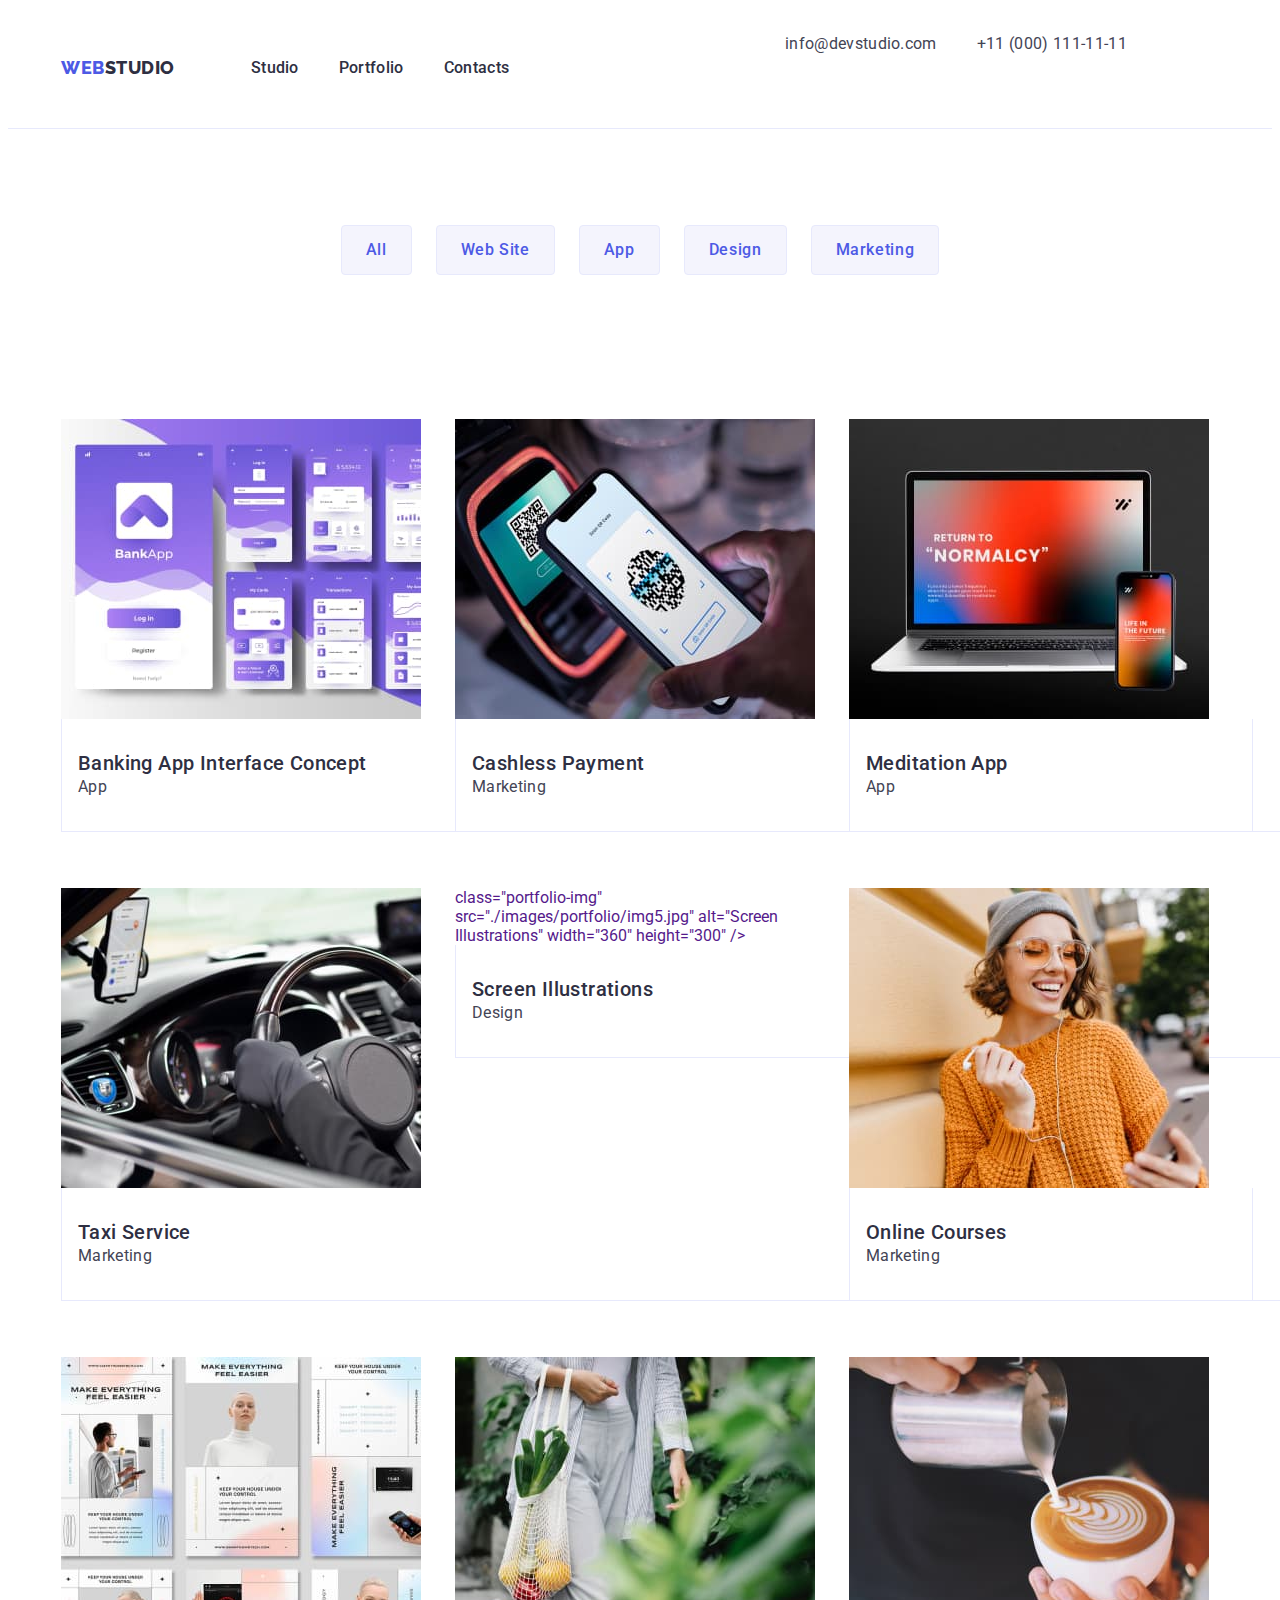
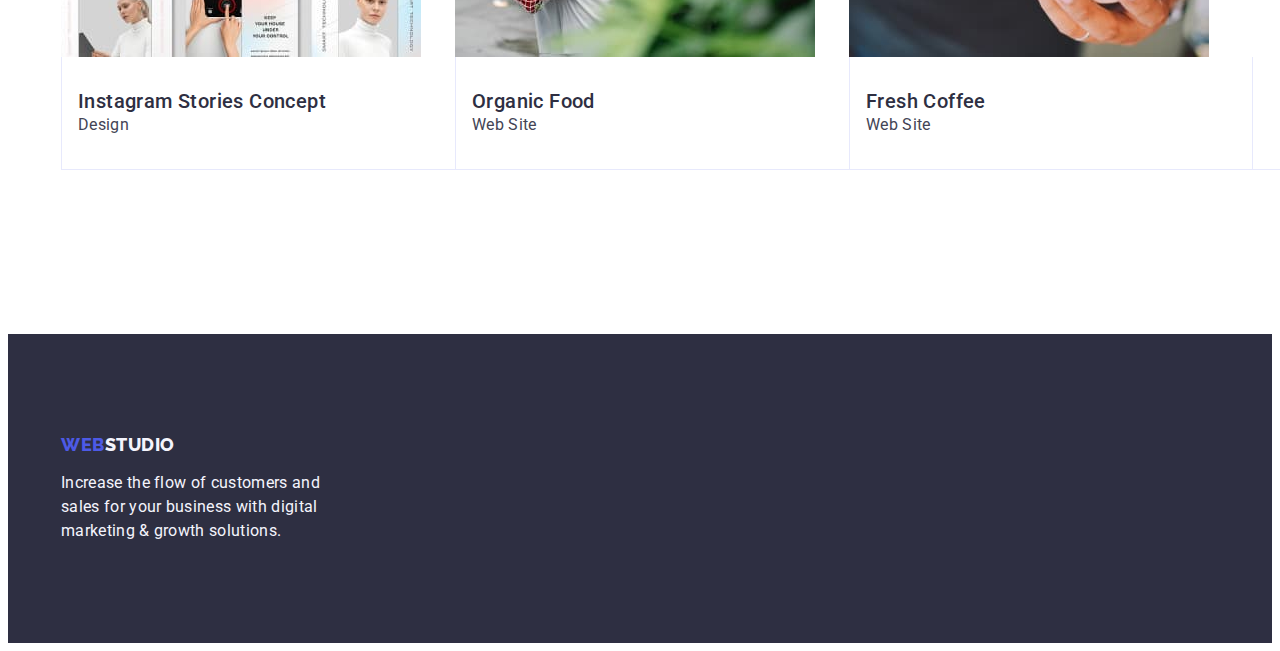
==== commit 771ec1a0: "update" ====
--- a/portfolio.html
+++ b/portfolio.html
@@ -62,7 +62,7 @@
       <!--PORTFOLIO-->
       <section class="portfolio-all-btn">
         <div class="container">
-          <h1 class="section-portfolio-top-title visually-hidden">Portfolio</h1>
+          <h1 class="visually-hidden">Portfolio</h1>
           <ul class="list button-list">
             <li class="portfolio-btn-item">
               <button class="portfolio-btn section-title" type="button">
@@ -93,14 +93,14 @@
           <ul class="portfolio-link list">
             <li class="portfolio-item">
               <a class="link" href="">
-                <div class="container portfolio-container">
-                  <img
-                    class="portfolio-img"
-                    src="./images/portfolio/img1.jpg"
-                    alt="Banking App Interface Concept"
-                    width="360"
-                    height="300"
-                  />
+                <img
+                  class="portfolio-img"
+                  src="./images/portfolio/img1.jpg"
+                  alt="Banking App Interface Concept"
+                  width="360"
+                  height="300"
+                />
+                <div class="container portfolio-container">
                   <h2 class="portfolio-title section-title">
                     Banking App Interface Concept
                   </h2>
@@ -110,14 +110,14 @@
             </li>
             <li class="portfolio-item">
               <a class="link" href="">
-                <div class="container portfolio-container">
-                  <img
-                    class="portfolio-img"
-                    src="./images/portfolio/img2.jpg"
-                    alt="Cashless Payment"
-                    width="360"
-                    height="300"
-                  />
+                <img
+                  class="portfolio-img"
+                  src="./images/portfolio/img2.jpg"
+                  alt="Cashless Payment"
+                  width="360"
+                  height="300"
+                />
+                <div class="container portfolio-container">
                   <h2 class="portfolio-title section-title">
                     Cashless Payment
                   </h2>
@@ -127,14 +127,14 @@
             </li>
             <li class="portfolio-item">
               <a class="link" href="">
-                <div class="container portfolio-container">
-                  <img
-                    class="portfolio-img"
-                    src="./images/portfolio/img3.jpg"
-                    alt="Meditation App"
-                    width="360"
-                    height="300"
-                  />
+                <img
+                  class="portfolio-img"
+                  src="./images/portfolio/img3.jpg"
+                  alt="Meditation App"
+                  width="360"
+                  height="300"
+                />
+                <div class="container portfolio-container">
                   <h2 class="portfolio-title section-title">Meditation App</h2>
                   <p class="portfolio-text section-text">App</p>
                 </div>
@@ -142,14 +142,14 @@
             </li>
             <li class="portfolio-item">
               <a class="link" href="">
-                <div class="container portfolio-container">
-                  <img
-                    class="portfolio-img"
-                    src="./images/portfolio/img4.jpg"
-                    alt="Taxi Service"
-                    width="360"
-                    height="300"
-                  />
+                <img
+                  class="portfolio-img"
+                  src="./images/portfolio/img4.jpg"
+                  alt="Taxi Service"
+                  width="360"
+                  height="300"
+                />
+                <div class="container portfolio-container">
                   <h2 class="portfolio-title section-title">Taxi Service</h2>
                   <p class="portfolio-text section-text">Marketing</p>
                 </div>
@@ -157,14 +157,9 @@
             </li>
             <li class="portfolio-item">
               <a class="link" href="">
-                <div class="container portfolio-container">
-                  <img
-                    class="portfolio-img"
-                    src="./images/portfolio/img5.jpg"
-                    alt="Screen Illustrations"
-                    width="360"
-                    height="300"
-                  />
+                class="portfolio-img" src="./images/portfolio/img5.jpg"
+                alt="Screen Illustrations" width="360" height="300" />
+                <div class="container portfolio-container">
                   <h2 class="portfolio-title section-title">
                     Screen Illustrations
                   </h2>
@@ -174,14 +169,14 @@
             </li>
             <li class="portfolio-item">
               <a class="link" href="">
-                <div class="container portfolio-container">
-                  <img
-                    class="portfolio-img"
-                    src="./images/portfolio/img6.jpg"
-                    alt="Online Courses"
-                    width="360"
-                    height="300"
-                  />
+                <img
+                  class="portfolio-img"
+                  src="./images/portfolio/img6.jpg"
+                  alt="Online Courses"
+                  width="360"
+                  height="300"
+                />
+                <div class="container portfolio-container">
                   <h2 class="portfolio-title section-title">Online Courses</h2>
                   <p class="portfolio-text section-text">Marketing</p>
                 </div>
@@ -189,14 +184,14 @@
             </li>
             <li class="portfolio-item">
               <a class="link" href="">
-                <div class="container portfolio-container">
-                  <img
-                    class="portfolio-img"
-                    src="./images/portfolio/img7.jpg"
-                    alt="Instagram Stories Concept"
-                    width="360"
-                    height="300"
-                  />
+                <img
+                  class="portfolio-img"
+                  src="./images/portfolio/img7.jpg"
+                  alt="Instagram Stories Concept"
+                  width="360"
+                  height="300"
+                />
+                <div class="container portfolio-container">
                   <h2 class="portfolio-title section-title">
                     Instagram Stories Concept
                   </h2>
@@ -206,14 +201,14 @@
             </li>
             <li class="portfolio-item">
               <a class="link" href="">
-                <div class="container portfolio-container">
-                  <img
-                    class="portfolio-img"
-                    src="./images/portfolio/img8.jpg"
-                    alt="Organic Food"
-                    width="360"
-                    height="300"
-                  />
+                <img
+                  class="portfolio-img"
+                  src="./images/portfolio/img8.jpg"
+                  alt="Organic Food"
+                  width="360"
+                  height="300"
+                />
+                <div class="container portfolio-container">
                   <h2 class="portfolio-title section-title">Organic Food</h2>
                   <p class="portfolio-text section-text">Web Site</p>
                 </div>
@@ -221,14 +216,14 @@
             </li>
             <li class="portfolio-item">
               <a class="link" href="">
-                <div class="container portfolio-container">
-                  <img
-                    class="portfolio-img"
-                    src="./images/portfolio/img9.jpg"
-                    alt="Fresh Coffee"
-                    width="360"
-                    height="300"
-                  />
+                <img
+                  class="portfolio-img"
+                  src="./images/portfolio/img9.jpg"
+                  alt="Fresh Coffee"
+                  width="360"
+                  height="300"
+                />
+                <div class="container portfolio-container">
                   <h2 class="portfolio-title section-title">Fresh Coffee</h2>
                   <p class="portfolio-text section-text">Web Site</p>
                 </div>
--- a/css/styles.css
+++ b/css/styles.css
@@ -228,10 +228,13 @@
   width: 1px;
   height: 1px;
   margin: -1px;
+  border: 0;
   padding: 0;
+
+  white-space: nowrap;
+  clip-path: inset(100%);
+  clip: rect(0 0 0 0);
   overflow: hidden;
-  border: 0;
-  clip: rect(0 0 0 0);
 }
 
 .features-list {
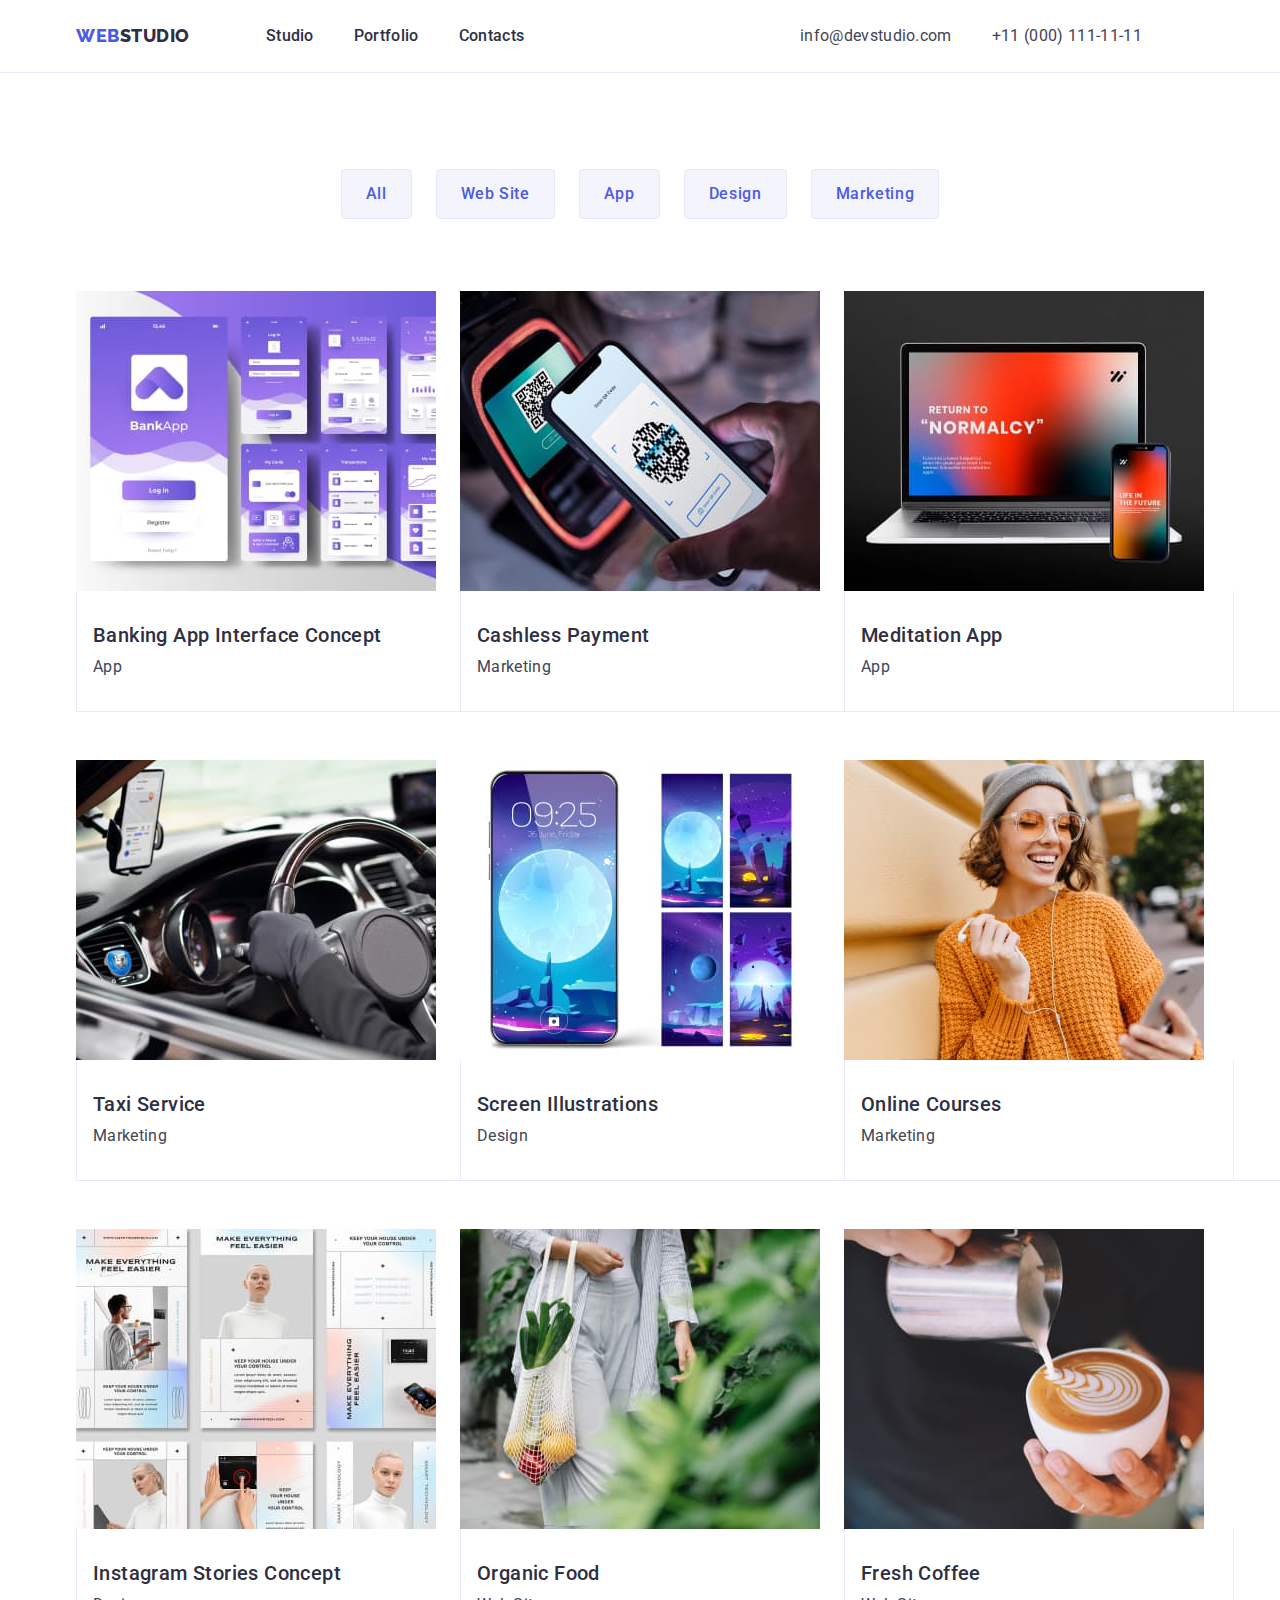
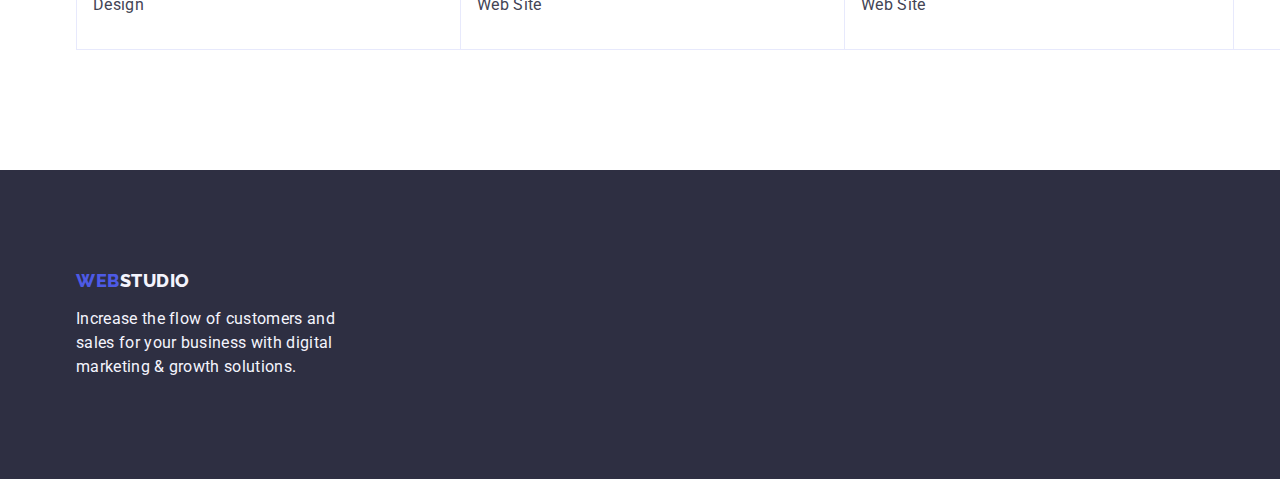
==== commit 5a75c14b: "Update (final)" ====
--- a/portfolio.html
+++ b/portfolio.html
@@ -5,21 +5,16 @@
     <meta charset="UTF-8" />
     <meta name="viewport" content="width=device-width, initial-scale=1.0" />
     <meta name="description" content="" />
-    <title>Document</title>
+    <title>webstudio</title>
     <link rel="preconnect" href="https://fonts.googleapis.com" />
     <link rel="preconnect" href="https://fonts.gstatic.com" crossorigin />
-    <link
-      rel="stylesheet"
-      href="https://cdnjs.cloudflare.com/ajax/libs/modern-normalize/2.0.0/modern-normalize.min.css"
-      integrity="sha512-4xo8blKMVCiXpTaLzQSLSw3KFOVPWhm/TRtuPVc4WG6kUgjH6J03IBuG7JZPkcWMxJ5huwaBpOpnwYElP/m6wg=="
-      crossorigin="anonymous"
-      referrerpolicy="no-referrer"
-    />
-    <link rel="stylesheet" href="./css/styles.css" />
+
     <link
       href="https://fonts.googleapis.com/css2?family=Raleway:wght@800&family=Roboto:wght@400;500;700;900&display=swap"
       rel="stylesheet"
     />
+    <link rel="stylesheet" href="./css/modern-normalize.min.css" />
+    <link rel="stylesheet" href="./css/styles.css" />
   </head>
 
   <body>
@@ -157,8 +152,13 @@
             </li>
             <li class="portfolio-item">
               <a class="link" href="">
-                class="portfolio-img" src="./images/portfolio/img5.jpg"
-                alt="Screen Illustrations" width="360" height="300" />
+                <img
+                  class="portfolio-img"
+                  src="./images/portfolio/img5.jpg"
+                  alt="Screen Illustrations"
+                  width="360"
+                  height="300"
+                />
                 <div class="container portfolio-container">
                   <h2 class="portfolio-title section-title">
                     Screen Illustrations
--- a/css/styles.css
+++ b/css/styles.css
@@ -107,11 +107,6 @@
 .menu {
   display: flex;
   gap: 40px;
-  padding: 24px 0;
-}
-
-.menu-item {
-  padding: 24px 0;
 }
 
 .menu-address {
@@ -121,6 +116,7 @@
 
 .page-header {
   border-bottom: 1px solid #e7e9fc;
+  padding: 24px 0;
 }
 
 .logotype {
@@ -159,7 +155,9 @@
 .address {
   font-style: normal;
   align-items: center;
-  padding: 24px 0;
+  display: flex;
+  text-decoration: none;
+  letter-spacing: 0.02em;
 }
 
 .menu-address-link {
@@ -238,8 +236,6 @@
 }
 
 .features-list {
-  padding-top: 120px;
-  padding-bottom: 120px;
   display: flex;
   flex-wrap: wrap;
   gap: 24px;
@@ -257,8 +253,6 @@
 /* ===== WHAT ARE WE DOING ===== */
 
 .images-list {
-  padding-top: 60px;
-  padding-bottom: 120px;
   display: flex;
   flex-wrap: wrap;
   gap: 24px;
@@ -282,8 +276,6 @@
 }
 
 .team-list {
-  padding-top: 60px;
-  padding-bottom: 60px;
   display: flex;
   flex-wrap: wrap;
   gap: 24px;
@@ -373,7 +365,6 @@
 }
 
 .button-list {
-  padding-bottom: 36px;
   display: flex;
   flex-wrap: wrap;
   gap: 24px;
@@ -382,8 +373,6 @@
 }
 
 .portfolio-link {
-  padding-top: 36px;
-  padding-bottom: 120px;
   display: flex;
   flex-wrap: wrap;
   gap: 24px;
@@ -393,7 +382,7 @@
 
 .portfolio-all-btn {
   padding-top: 96px;
-  padding-bottom: 36px;
+  padding-bottom: 120px;
 }
 
 .portfolio-item {
@@ -404,6 +393,9 @@
   padding: 32px 16px;
   border: 1px solid var(--accent-color);
   border-top: none;
+}
+
+.portfolio-title {
   margin-bottom: 8px;
 }
 /* ===== /PORTFOLIO ===== */
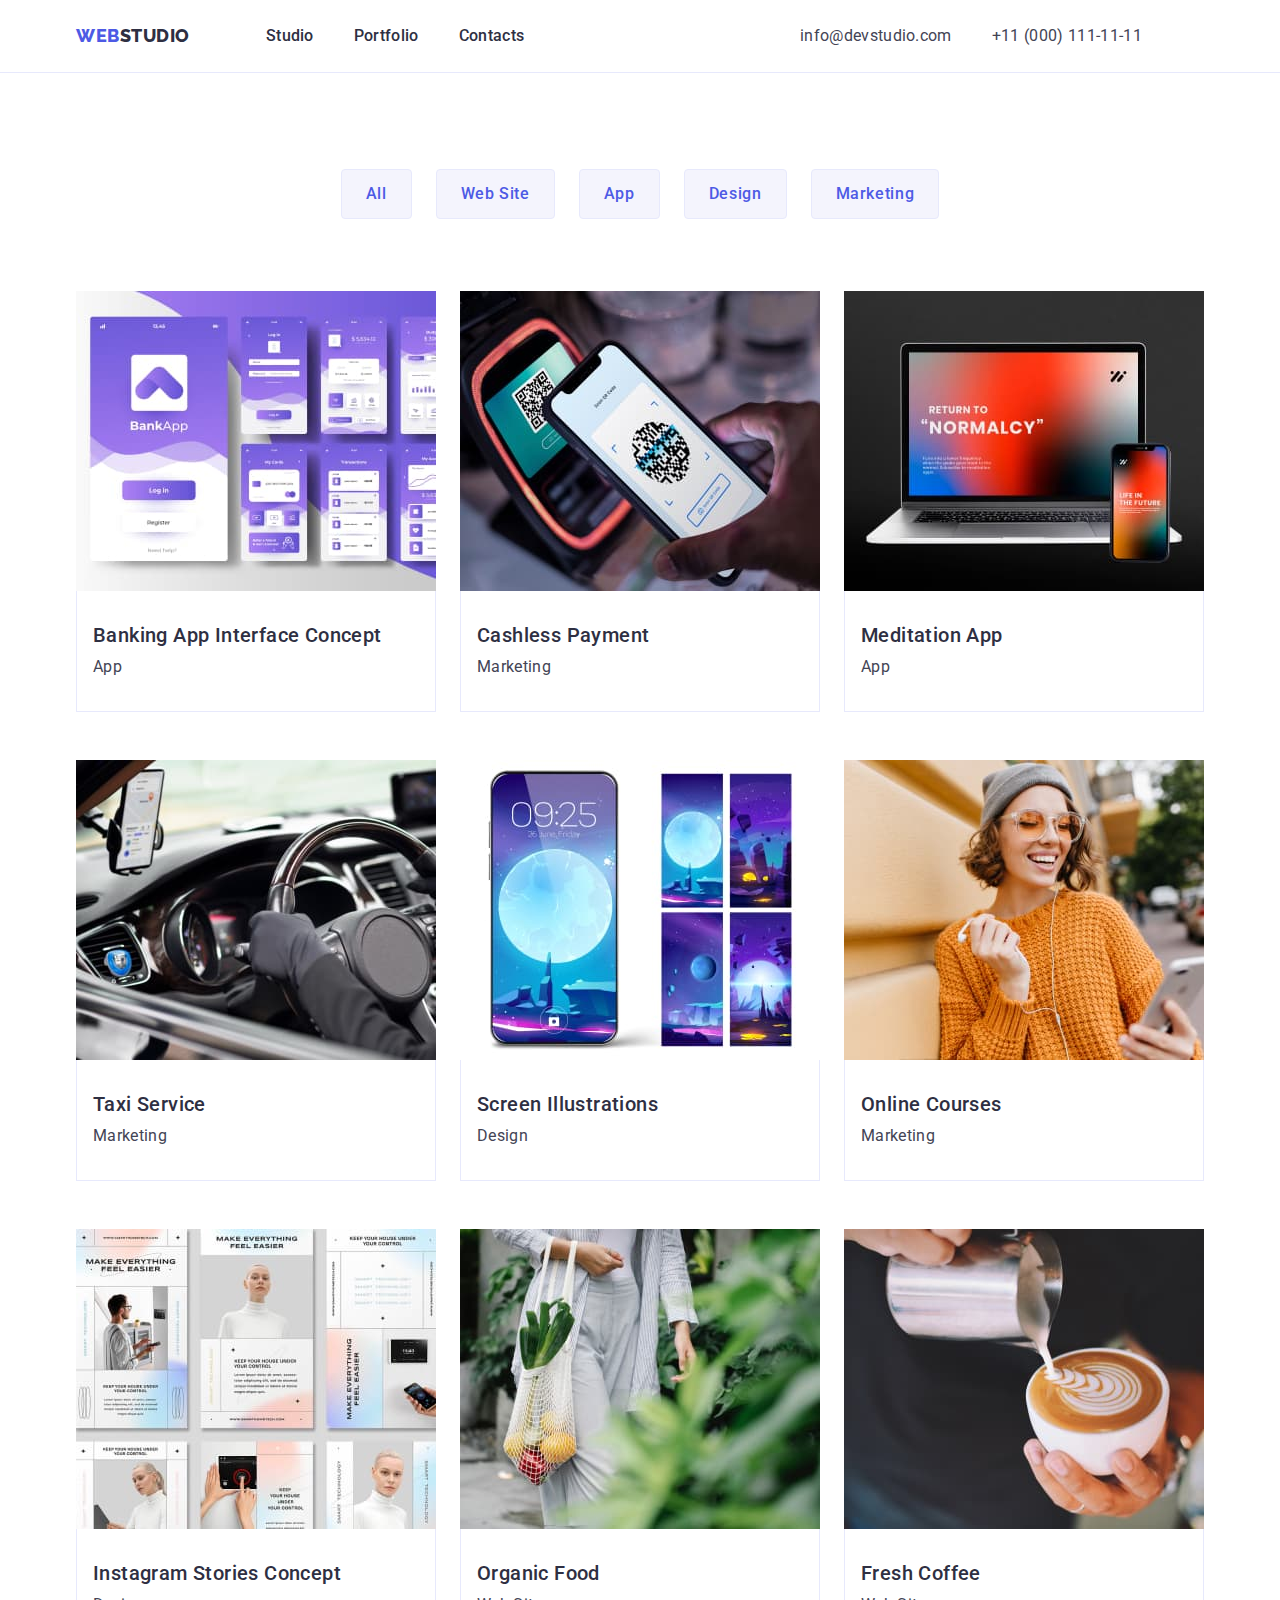
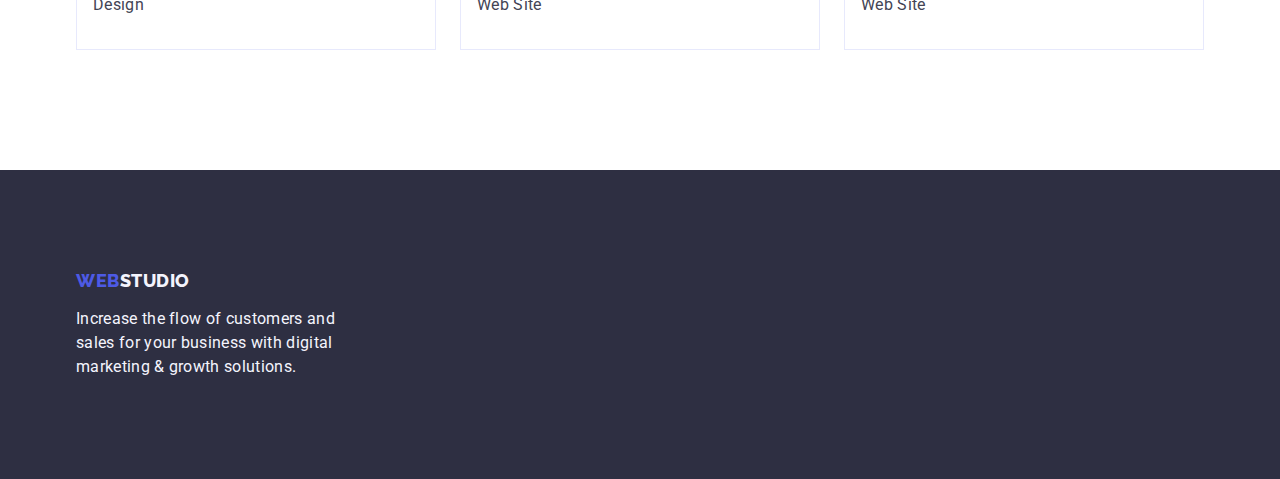
==== commit 02cad191: "update div" ====
--- a/portfolio.html
+++ b/portfolio.html
@@ -95,7 +95,7 @@
                   width="360"
                   height="300"
                 />
-                <div class="container portfolio-container">
+                <div class="portfolio-container">
                   <h2 class="portfolio-title section-title">
                     Banking App Interface Concept
                   </h2>
@@ -112,7 +112,7 @@
                   width="360"
                   height="300"
                 />
-                <div class="container portfolio-container">
+                <div class="portfolio-container">
                   <h2 class="portfolio-title section-title">
                     Cashless Payment
                   </h2>
@@ -129,7 +129,7 @@
                   width="360"
                   height="300"
                 />
-                <div class="container portfolio-container">
+                <div class="portfolio-container">
                   <h2 class="portfolio-title section-title">Meditation App</h2>
                   <p class="portfolio-text section-text">App</p>
                 </div>
@@ -144,7 +144,7 @@
                   width="360"
                   height="300"
                 />
-                <div class="container portfolio-container">
+                <div class="portfolio-container">
                   <h2 class="portfolio-title section-title">Taxi Service</h2>
                   <p class="portfolio-text section-text">Marketing</p>
                 </div>
@@ -159,7 +159,7 @@
                   width="360"
                   height="300"
                 />
-                <div class="container portfolio-container">
+                <div class="portfolio-container">
                   <h2 class="portfolio-title section-title">
                     Screen Illustrations
                   </h2>
@@ -176,7 +176,7 @@
                   width="360"
                   height="300"
                 />
-                <div class="container portfolio-container">
+                <div class="portfolio-container">
                   <h2 class="portfolio-title section-title">Online Courses</h2>
                   <p class="portfolio-text section-text">Marketing</p>
                 </div>
@@ -191,7 +191,7 @@
                   width="360"
                   height="300"
                 />
-                <div class="container portfolio-container">
+                <div class="portfolio-container">
                   <h2 class="portfolio-title section-title">
                     Instagram Stories Concept
                   </h2>
@@ -208,7 +208,7 @@
                   width="360"
                   height="300"
                 />
-                <div class="container portfolio-container">
+                <div class="portfolio-container">
                   <h2 class="portfolio-title section-title">Organic Food</h2>
                   <p class="portfolio-text section-text">Web Site</p>
                 </div>
@@ -223,7 +223,7 @@
                   width="360"
                   height="300"
                 />
-                <div class="container portfolio-container">
+                <div class="portfolio-container">
                   <h2 class="portfolio-title section-title">Fresh Coffee</h2>
                   <p class="portfolio-text section-text">Web Site</p>
                 </div>
--- a/css/styles.css
+++ b/css/styles.css
@@ -107,6 +107,7 @@
 .menu {
   display: flex;
   gap: 40px;
+  padding: 24px 0;
 }
 
 .menu-address {
@@ -116,7 +117,6 @@
 
 .page-header {
   border-bottom: 1px solid #e7e9fc;
-  padding: 24px 0;
 }
 
 .logotype {
@@ -140,6 +140,8 @@
   line-height: 1.5;
   letter-spacing: 0.02em;
   color: var(--dark-color);
+  padding-top: 24px;
+  padding-bottom: 24px;
 }
 
 .menu-link:hover,
@@ -381,8 +383,7 @@
 }
 
 .portfolio-all-btn {
-  padding-top: 96px;
-  padding-bottom: 120px;
+  padding: 96px 0 120px 0;
 }
 
 .portfolio-item {
